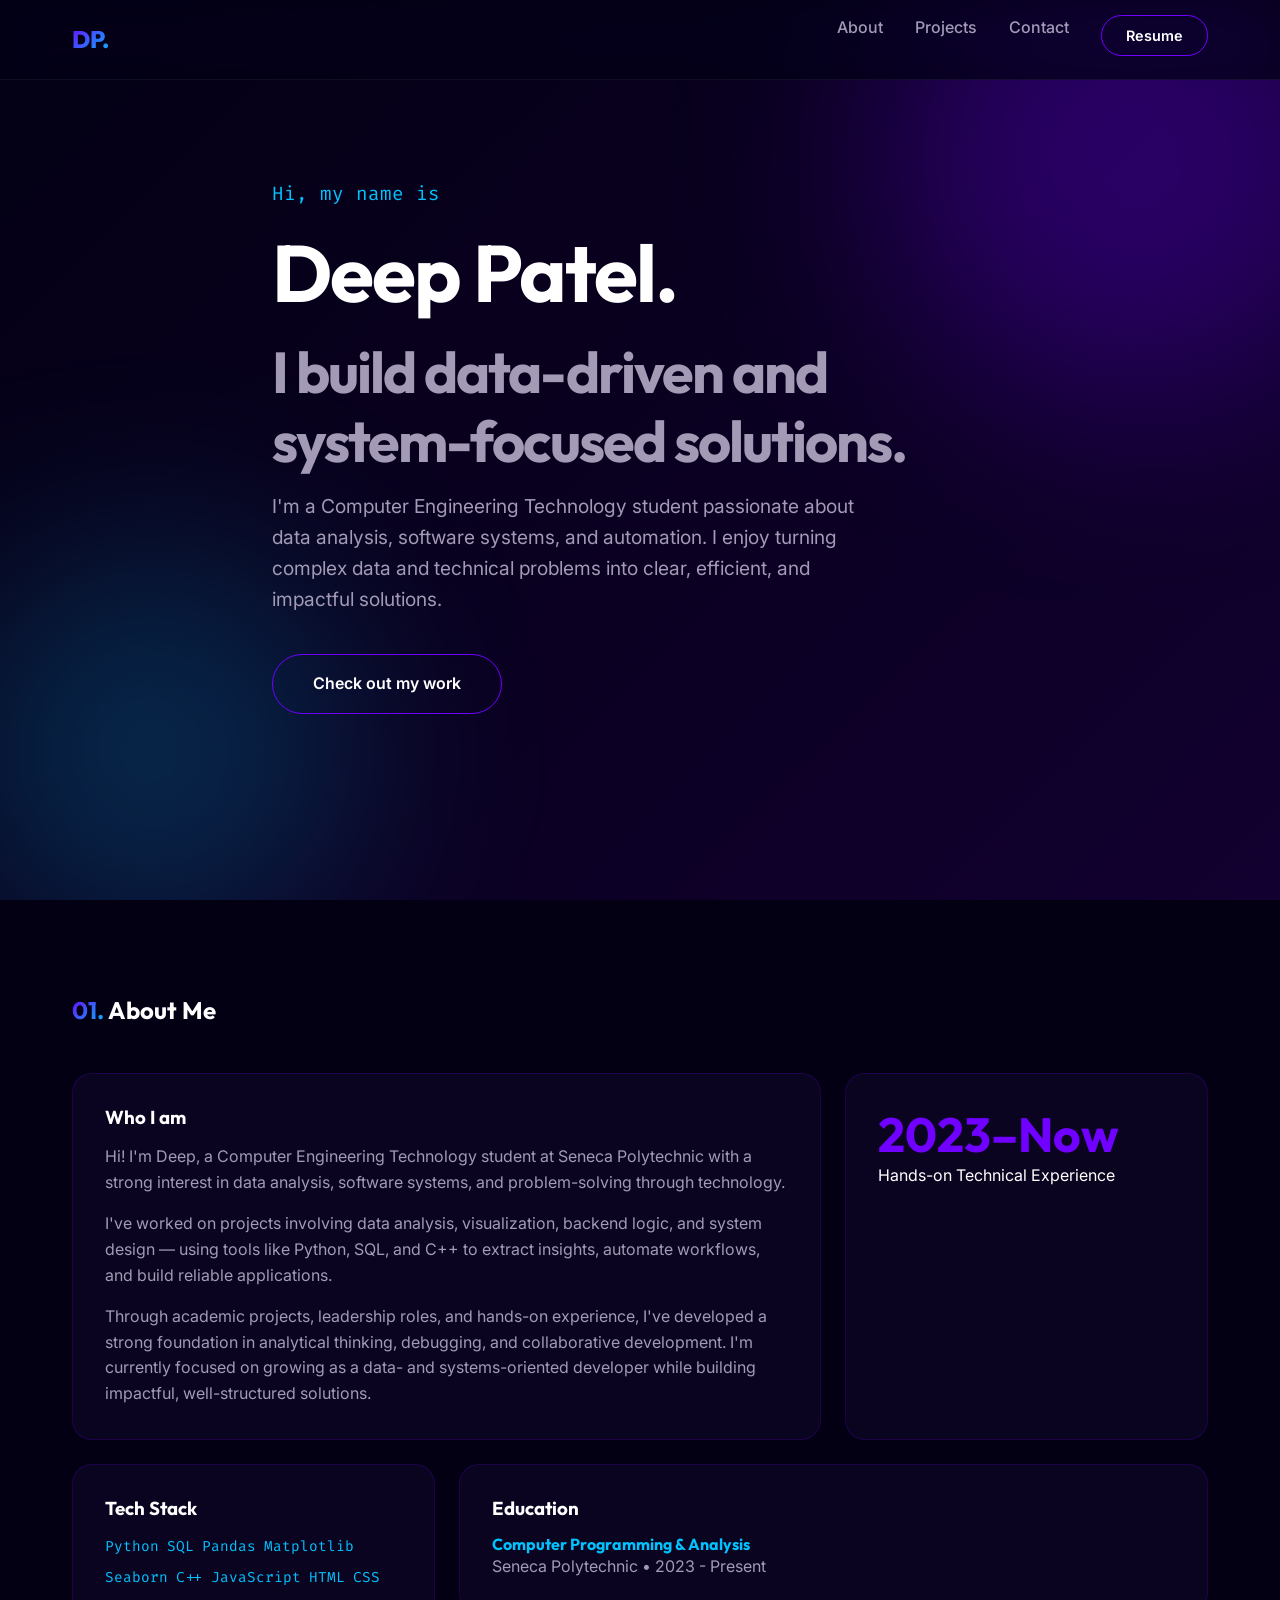
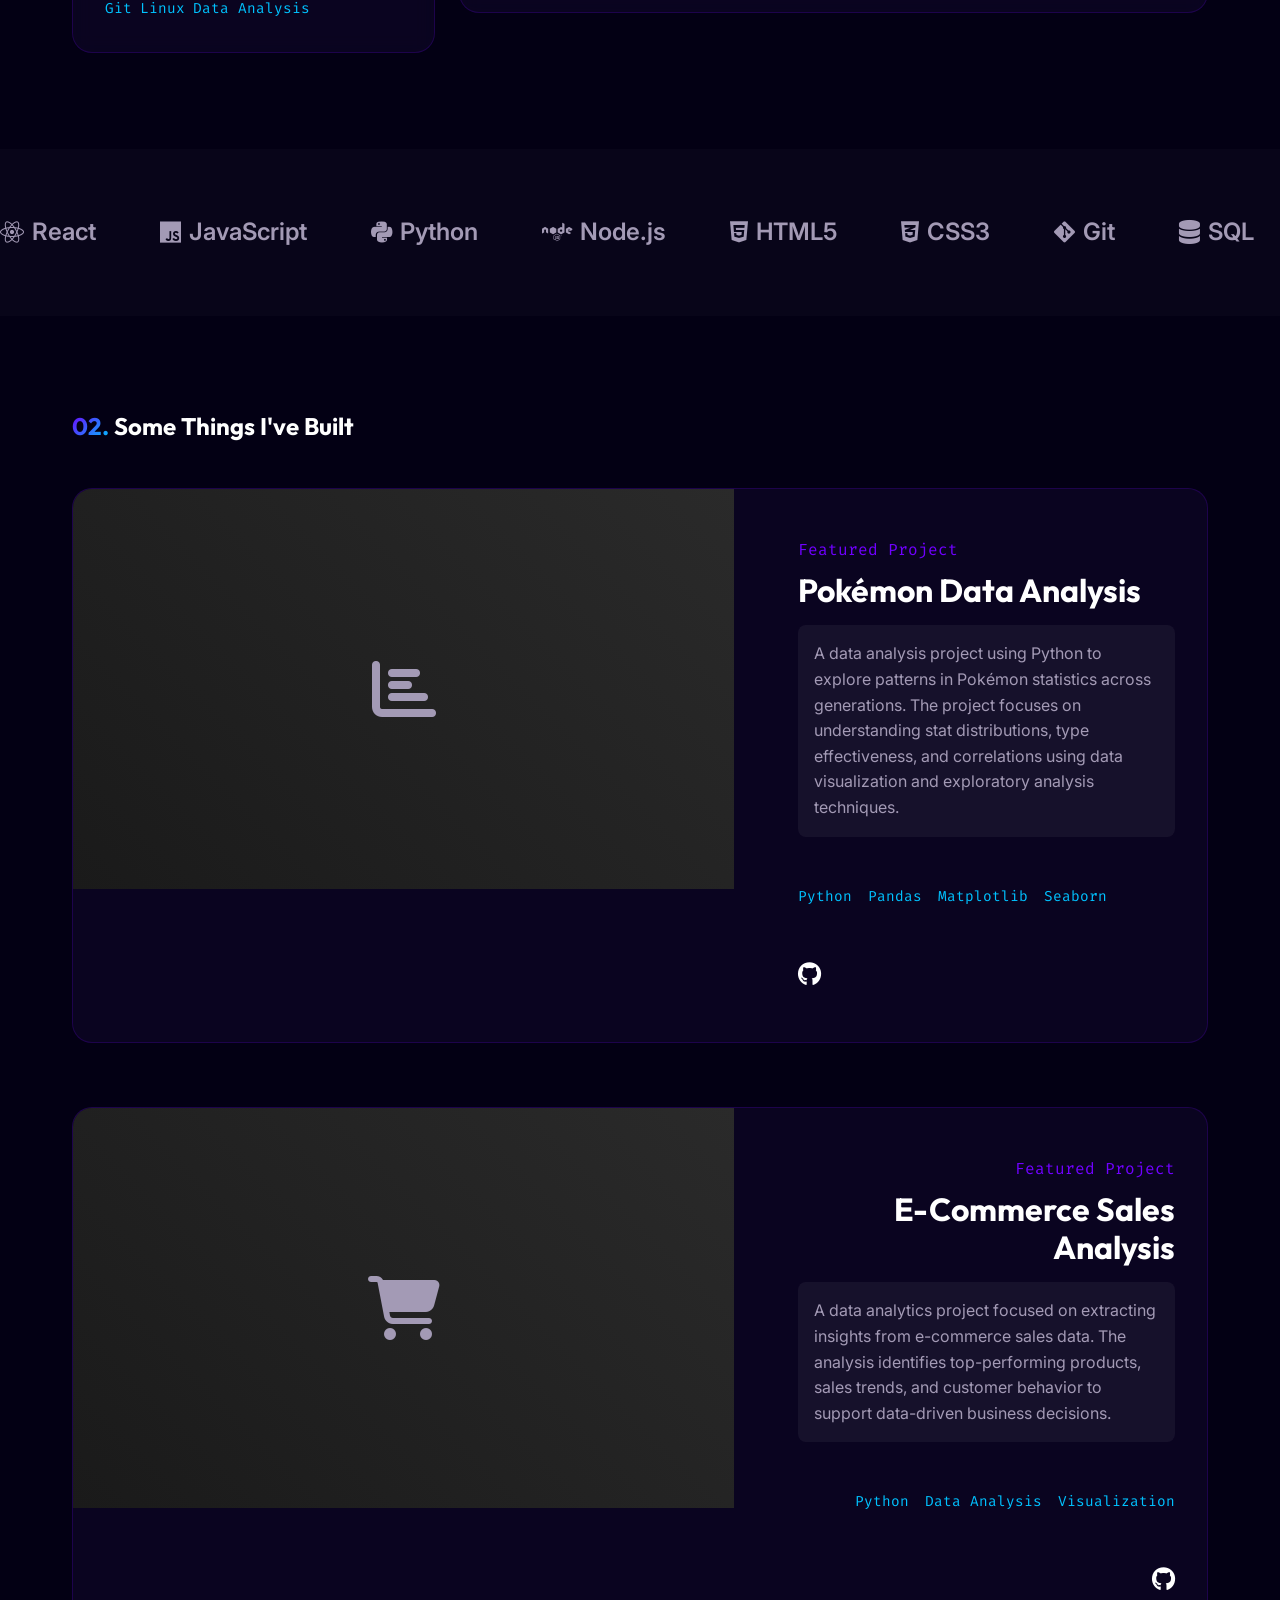
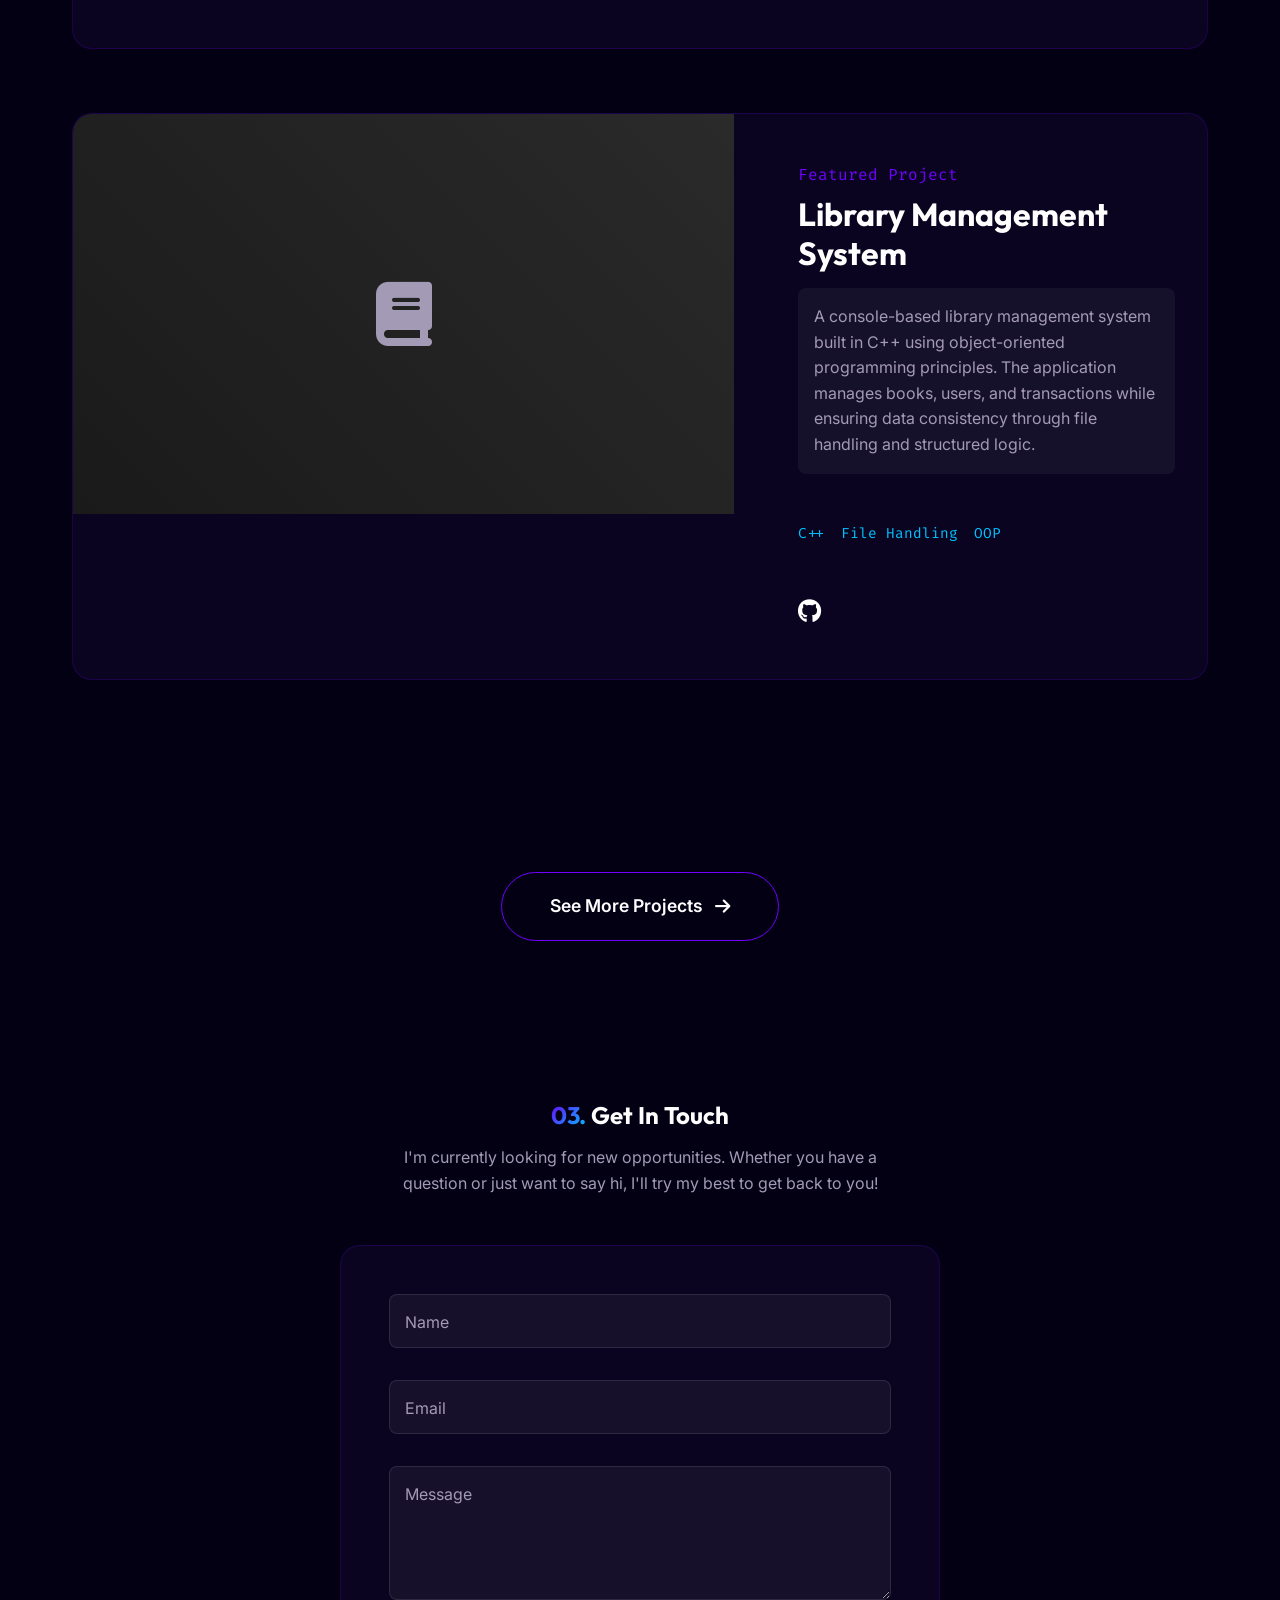
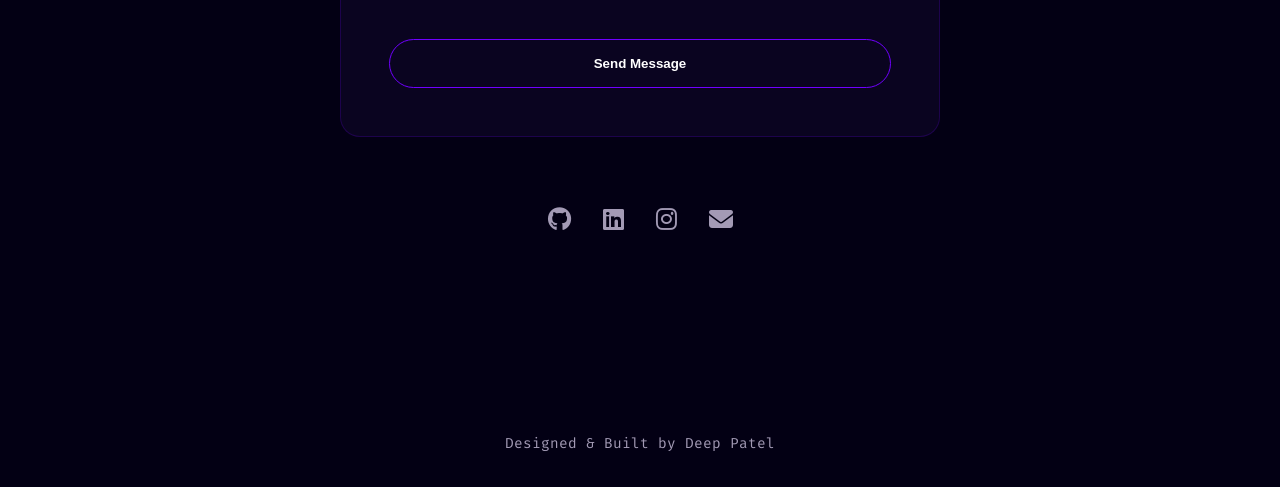
==== index.html @ b9533222 "Fix deployment: Move files to repository root" ====
<!DOCTYPE html>
<html lang="en">

<head>
    <meta charset="UTF-8">
    <meta name="viewport" content="width=device-width, initial-scale=1.0">
    <title>Deep Patel | Full Stack Developer</title>

    <!-- Fonts -->
    <link rel="preconnect" href="https://fonts.googleapis.com">
    <link rel="preconnect" href="https://fonts.gstatic.com" crossorigin>
    <link
        href="https://fonts.googleapis.com/css2?family=Fira+Code:wght@300;400;500&family=Inter:wght@300;400;600;700&family=Outfit:wght@400;700;900&display=swap"
        rel="stylesheet">

    <!-- Icons -->
    <link rel="stylesheet" href="https://cdnjs.cloudflare.com/ajax/libs/font-awesome/6.4.0/css/all.min.css">

    <!-- Styles -->
    <link rel="stylesheet" href="styles.css">
</head>

<body>

    <!-- Navigation -->
    <nav class="navbar">
        <div class="container nav-content">
            <a href="#" class="logo gradient-text">DP.</a>
            <ul class="nav-links">
                <li><a href="#about" class="nav-link">About</a></li>
                <li><a href="#projects" class="nav-link">Projects</a></li>
                <li><a href="#contact" class="nav-link">Contact</a></li>
                <li><a href="resume.pdf" class="btn btn-primary"
                        style="padding: 0.5rem 1.5rem; font-size: 0.9rem;">Resume</a></li>
            </ul>
        </div>
    </nav>

    <!-- Hero Section -->
    <section class="hero" id="home">

        <div class="container hero-content">
            <span class="hero-subtitle reveal">Hi, my name is</span>
            <h1 class="hero-title reveal" style="transition-delay: 0.1s;">
                <span class="glitch-text">Deep Patel.</span>
            </h1>
            <h2 class="hero-title reveal" style="transition-delay: 0.2s; color: var(--text-muted); font-size: 3.6rem;">
                I build data-driven and system-focused solutions.
            </h2>
            <p class="hero-description reveal" style="transition-delay: 0.3s;">
                I'm a Computer Engineering Technology student passionate about data analysis, software systems,
                and automation. I enjoy turning complex data and technical problems into clear, efficient, and
                impactful solutions.
            </p>
            <div class="reveal" style="transition-delay: 0.4s;">
                <a href="#projects" class="btn btn-primary">Check out my work</a>
            </div>
        </div>
    </section>

    <!-- About Section -->
    <section class="section" id="about">
        <div class="container">
            <h2 class="reveal"><span class="gradient-text">01.</span> About Me</h2>

            <div class="bento-grid">
                <!-- Bio Card -->
                <div class="bento-card large reveal">
                    <h3 style="margin-bottom: 1rem;">Who I am</h3>
                    <p style="color: var(--text-muted); margin-bottom: 1rem;">
                        Hi! I'm Deep, a Computer Engineering Technology student at Seneca Polytechnic with a strong
                        interest in
                        data analysis, software systems, and problem-solving through technology.
                    </p>
                    <p style="color: var(--text-muted); margin-bottom: 1rem;">
                        I've worked on projects involving data analysis, visualization, backend logic, and system design
                        —
                        using tools like Python, SQL, and C++ to extract insights, automate workflows, and build
                        reliable applications.
                    </p>
                    <p style="color: var(--text-muted);">
                        Through academic projects, leadership roles, and hands-on experience, I've developed a strong
                        foundation
                        in analytical thinking, debugging, and collaborative development. I'm currently focused on
                        growing as a
                        data- and systems-oriented developer while building impactful, well-structured solutions.
                    </p>
                </div>

                <!-- Stats Card -->
                <div class="bento-card reveal" style="transition-delay: 0.1s;">
                    <h3 style="font-size: 3rem; color: var(--primary);">2023–Now</h3>
                    <p>Hands-on Technical Experience</p>
                </div>

                <!-- Tech Stack Card -->
                <div class="bento-card tall reveal" style="transition-delay: 0.2s;">
                    <h3>Tech Stack</h3>
                    <div style="display: flex; flex-wrap: wrap; gap: 0.5rem; margin-top: 1rem;">
                        <span class="tag">Python</span>
                        <span class="tag">SQL</span>
                        <span class="tag">Pandas</span>
                        <span class="tag">Matplotlib</span>
                        <span class="tag">Seaborn</span>
                        <span class="tag">C++</span>
                        <span class="tag">JavaScript</span>
                        <span class="tag">HTML</span>
                        <span class="tag">CSS</span>
                        <span class="tag">Git</span>
                        <span class="tag">Linux</span>
                        <span class="tag">Data Analysis</span>
                    </div>
                </div>

                <!-- Education Card -->
                <div class="bento-card large reveal" style="transition-delay: 0.3s;">
                    <h3>Education</h3>
                    <div style="margin-top: 1rem;">
                        <h4 style="color: var(--secondary);">Computer Programming & Analysis</h4>
                        <p style="color: var(--text-muted);">Seneca Polytechnic • 2023 - Present</p>
                    </div>
                </div>
            </div>
        </div>
    </section>

    <!-- Tech Marquee -->
    <div class="tech-stack">
        <div class="marquee-content">
            <div class="tech-item"><i class="fab fa-react"></i> React</div>
            <div class="tech-item"><i class="fab fa-js"></i> JavaScript</div>
            <div class="tech-item"><i class="fab fa-python"></i> Python</div>
            <div class="tech-item"><i class="fab fa-node"></i> Node.js</div>
            <div class="tech-item"><i class="fab fa-html5"></i> HTML5</div>
            <div class="tech-item"><i class="fab fa-css3-alt"></i> CSS3</div>
            <div class="tech-item"><i class="fab fa-git-alt"></i> Git</div>
            <div class="tech-item"><i class="fas fa-database"></i> SQL</div>
            <!-- Duplicate for seamless loop -->
            <div class="tech-item"><i class="fab fa-react"></i> React</div>
            <div class="tech-item"><i class="fab fa-js"></i> JavaScript</div>
            <div class="tech-item"><i class="fab fa-python"></i> Python</div>
            <div class="tech-item"><i class="fab fa-node"></i> Node.js</div>
            <div class="tech-item"><i class="fab fa-html5"></i> HTML5</div>
            <div class="tech-item"><i class="fab fa-css3-alt"></i> CSS3</div>
            <div class="tech-item"><i class="fab fa-git-alt"></i> Git</div>
            <div class="tech-item"><i class="fas fa-database"></i> SQL</div>
        </div>
    </div>

    <!-- Projects Section -->
    <section class="section" id="projects">
        <div class="container">
            <h2 class="reveal" style="margin-bottom: 3rem;"><span class="gradient-text">02.</span> Some Things I've
                Built</h2>

            <!-- Project 1 -->
            <div class="project-card reveal">
                <div class="project-content">
                    <div class="project-image">
                        <!-- Placeholder for project image -->
                        <div
                            style="width: 100%; height: 100%; background: linear-gradient(45deg, #1a1a1a, #2a2a2a); display: flex; align-items: center; justify-content: center;">
                            <i class="fas fa-chart-bar" style="font-size: 4rem; color: var(--text-muted);"></i>
                        </div>
                    </div>
                    <div class="project-info">
                        <span style="color: var(--primary); font-family: 'Fira Code'; margin-bottom: 0.5rem;">Featured
                            Project</span>
                        <h3 style="font-size: 2rem; margin-bottom: 1rem;">Pokémon Data Analysis</h3>
                        <p
                            style="color: var(--text-muted); margin-bottom: 1.5rem; background: rgba(255,255,255,0.05); padding: 1rem; border-radius: 8px;">
                            A data analysis project using Python to explore patterns in Pokémon statistics across
                            generations.
                            The project focuses on understanding stat distributions, type effectiveness, and
                            correlations using
                            data visualization and exploratory analysis techniques.
                        </p>
                        <div class="project-tags">
                            <span class="tag">Python</span>
                            <span class="tag">Pandas</span>
                            <span class="tag">Matplotlib</span>
                            <span class="tag">Seaborn</span>
                        </div>
                        <div style="margin-top: 1.5rem;">
                            <a href="https://github.com/DEEP411/Pokemon_Analysis" target="_blank"
                                style="color: var(--text-main); font-size: 1.5rem;"><i class="fab fa-github"></i></a>
                        </div>
                    </div>
                </div>
            </div>

            <!-- Project 2 -->
            <div class="project-card reveal">
                <div class="project-content">
                    <div class="project-info" style="order: 2; text-align: right; align-items: flex-end;">
                        <span style="color: var(--primary); font-family: 'Fira Code'; margin-bottom: 0.5rem;">Featured
                            Project</span>
                        <h3 style="font-size: 2rem; margin-bottom: 1rem;">E-Commerce Sales Analysis</h3>
                        <p
                            style="color: var(--text-muted); margin-bottom: 1.5rem; background: rgba(255,255,255,0.05); padding: 1rem; border-radius: 8px; text-align: left;">
                            A data analytics project focused on extracting insights from e-commerce sales data. The
                            analysis
                            identifies top-performing products, sales trends, and customer behavior to support
                            data-driven
                            business decisions.
                        </p>
                        <div class="project-tags" style="justify-content: flex-end;">
                            <span class="tag">Python</span>
                            <span class="tag">Data Analysis</span>
                            <span class="tag">Visualization</span>
                        </div>
                        <div style="margin-top: 1.5rem;">
                            <a href="https://github.com/DEEP411/E-commerce_Sales_Analysis" target="_blank"
                                style="color: var(--text-main); font-size: 1.5rem;"><i class="fab fa-github"></i></a>
                        </div>
                    </div>
                    <div class="project-image" style="order: 1;">
                        <div
                            style="width: 100%; height: 100%; background: linear-gradient(45deg, #1a1a1a, #2a2a2a); display: flex; align-items: center; justify-content: center;">
                            <i class="fas fa-shopping-cart" style="font-size: 4rem; color: var(--text-muted);"></i>
                        </div>
                    </div>
                </div>
            </div>

            <!-- Project 3 -->
            <div class="project-card reveal">
                <div class="project-content">
                    <div class="project-image">
                        <div
                            style="width: 100%; height: 100%; background: linear-gradient(45deg, #1a1a1a, #2a2a2a); display: flex; align-items: center; justify-content: center;">
                            <i class="fas fa-book" style="font-size: 4rem; color: var(--text-muted);"></i>
                        </div>
                    </div>
                    <div class="project-info">
                        <span style="color: var(--primary); font-family: 'Fira Code'; margin-bottom: 0.5rem;">Featured
                            Project</span>
                        <h3 style="font-size: 2rem; margin-bottom: 1rem;">Library Management System</h3>
                        <p
                            style="color: var(--text-muted); margin-bottom: 1.5rem; background: rgba(255,255,255,0.05); padding: 1rem; border-radius: 8px;">
                            A console-based library management system built in C++ using object-oriented programming
                            principles.
                            The application manages books, users, and transactions while ensuring data consistency
                            through
                            file handling and structured logic.
                        </p>
                        <div class="project-tags">
                            <span class="tag">C++</span>
                            <span class="tag">File Handling</span>
                            <span class="tag">OOP</span>
                        </div>
                        <div style="margin-top: 1.5rem;">
                            <a href="https://github.com/DEEP411/Library_Management_System" target="_blank"
                                style="color: var(--text-main); font-size: 1.5rem;"><i class="fab fa-github"></i></a>
                        </div>
                    </div>
                </div>
            </div>

        </div>
    </section>

    <!-- See More Projects Button -->
    <div class="see-more-projects reveal" style="text-align: center; padding: 2rem 0 4rem;">
        <a href="projects.html" class="btn btn-primary"
            style="display: inline-flex; align-items: center; gap: 0.75rem; font-size: 1.1rem; padding: 1.2rem 3rem;">
            See More Projects <i class="fas fa-arrow-right"></i>
        </a>
    </div>

    <!-- Contact Section -->
    <section class="section" id="contact" style="text-align: center; padding-bottom: 10rem;">
        <div class="container">
            <h2 class="reveal" style="margin-bottom: 1rem;"><span class="gradient-text">03.</span> Get In Touch</h2>
            <p class="reveal" style="color: var(--text-muted); max-width: 500px; margin: 0 auto 3rem;">
                I'm currently looking for new opportunities. Whether you have a question or just want to say hi, I'll
                try my best to get back to you!
            </p>

            <form class="contact-form reveal" action="https://formspree.io/f/xanyzvvp" method="POST">
                <div class="form-group">
                    <input type="text" id="name" name="name" class="form-input" placeholder=" " required>
                    <label for="name" class="form-label">Name</label>
                </div>
                <div class="form-group">
                    <input type="email" id="email" name="email" class="form-input" placeholder=" " required>
                    <label for="email" class="form-label">Email</label>
                </div>
                <div class="form-group">
                    <textarea id="message" name="message" class="form-input" rows="5" placeholder=" "
                        required></textarea>
                    <label for="message" class="form-label">Message</label>
                </div>
                <button type="submit" class="btn btn-primary" style="width: 100%;">Send Message</button>
            </form>

            <div class="reveal" style="margin-top: 4rem; display: flex; justify-content: center; gap: 2rem;">
                <a href="https://github.com/DEEP411" target="_blank"
                    style="color: var(--text-muted); font-size: 1.5rem; transition: color 0.3s;"><i
                        class="fab fa-github"></i></a>
                <a href="https://www.linkedin.com/in/deep-patel-4112002a2/" target="_blank"
                    style="color: var(--text-muted); font-size: 1.5rem; transition: color 0.3s;"><i
                        class="fab fa-linkedin"></i></a>
                <a href="https://www.instagram.com/deep_patel_411/" target="_blank"
                    style="color: var(--text-muted); font-size: 1.5rem; transition: color 0.3s;"><i
                        class="fab fa-instagram"></i></a>
                <a href="mailto:deeppatel3040@gmail.com"
                    style="color: var(--text-muted); font-size: 1.5rem; transition: color 0.3s;"><i
                        class="fas fa-envelope"></i></a>
            </div>
        </div>
    </section>

    <!-- Footer -->
    <footer
        style="text-align: center; padding: 2rem; color: var(--text-muted); font-family: 'Fira Code'; font-size: 0.9rem;">
        <p>Designed & Built by Deep Patel</p>
    </footer>

    <!-- Scripts -->
    <script src="script.js"></script>
</body>

</html>
---- styles.css ----
/* =========================================
   SUPERIOR PORTFOLIO - PREMIUM DESIGN SYSTEM
   Theme: Midnight & Electric Violet
   ========================================= */

:root {
    /* Color Palette */
    --bg-dark: #030014;
    --bg-card: rgba(15, 7, 40, 0.6);
    --primary: #7000FF;
    --secondary: #00C2FF;
    --accent: #FF00E5;
    --text-main: #FFFFFF;
    --text-muted: #A39AB5;
    --border: rgba(112, 0, 255, 0.2);

    /* Gradients */
    --gradient-main: linear-gradient(135deg, var(--primary), var(--secondary));
    --gradient-glow: radial-gradient(circle at center, rgba(112, 0, 255, 0.4) 0%, transparent 70%);

    /* Typography */
    --font-heading: 'Outfit', sans-serif;
    --font-body: 'Inter', sans-serif;

    /* Spacing & Layout */
    --container-width: 1200px;
    --header-height: 80px;

    /* Effects */
    --glass: blur(20px) saturate(180%);
    --shadow-card: 0 8px 32px 0 rgba(0, 0, 0, 0.37);
    --transition: all 0.4s cubic-bezier(0.165, 0.84, 0.44, 1);
}

/* Reset & Base */
*,
*::before,
*::after {
    margin: 0;
    padding: 0;
    box-sizing: border-box;
}

html {
    scroll-behavior: smooth;
}

body {
    background-color: var(--bg-dark);
    color: var(--text-main);
    font-family: var(--font-body);
    line-height: 1.6;
    overflow-x: hidden;
    min-height: 100vh;
}

/* Typography */
h1,
h2,
h3,
h4,
h5,
h6 {
    font-family: var(--font-heading);
    font-weight: 700;
    line-height: 1.2;
    color: var(--text-main);
}

.gradient-text {
    background: var(--gradient-main);
    -webkit-background-clip: text;
    background-clip: text;
    color: transparent;
    display: inline-block;
}

/* Layout Utilities */
.container {
    max-width: var(--container-width);
    margin: 0 auto;
    padding: 0 2rem;
}

.section {
    padding: 6rem 0;
    position: relative;
}

/* Navbar */
.navbar {
    position: fixed;
    top: 0;
    left: 0;
    width: 100%;
    height: var(--header-height);
    background: rgba(3, 0, 20, 0.8);
    backdrop-filter: var(--glass);
    z-index: 1000;
    border-bottom: 1px solid rgba(255, 255, 255, 0.05);
    transition: var(--transition);
}

.nav-content {
    display: flex;
    justify-content: space-between;
    align-items: center;
    height: 100%;
}

.logo {
    font-family: var(--font-heading);
    font-size: 1.5rem;
    font-weight: 800;
    letter-spacing: -0.5px;
}

.nav-links {
    display: flex;
    gap: 2rem;
    list-style: none;
}

.nav-link {
    color: var(--text-muted);
    text-decoration: none;
    font-weight: 500;
    position: relative;
    transition: var(--transition);
}

.nav-link:hover,
.nav-link.active {
    color: var(--text-main);
}

.nav-link::after {
    content: '';
    position: absolute;
    bottom: -5px;
    left: 0;
    width: 0;
    height: 2px;
    background: var(--gradient-main);
    transition: var(--transition);
}

.nav-link:hover::after {
    width: 100%;
}

/* Hero Section */
.hero {
    height: 100vh;
    display: flex;
    align-items: center;
    position: relative;
    overflow: hidden;
    background: linear-gradient(135deg, var(--bg-dark) 0%, #0a0020 50%, #120030 100%);
}

/* Floating Orbs Background */
.hero::before,
.hero::after {
    content: '';
    position: absolute;
    border-radius: 50%;
    filter: blur(100px);
    z-index: 0;
    animation: float 8s ease-in-out infinite;
}

.hero::before {
    width: 500px;
    height: 500px;
    background: rgba(112, 0, 255, 0.3);
    top: -100px;
    right: -100px;
    animation-delay: 0s;
}

.hero::after {
    width: 400px;
    height: 400px;
    background: rgba(0, 194, 255, 0.2);
    bottom: -50px;
    left: -50px;
    animation-delay: 4s;
}

@keyframes float {

    0%,
    100% {
        transform: translate(0, 0) scale(1);
    }

    50% {
        transform: translate(30px, -30px) scale(1.1);
    }
}

.hero-content {
    position: relative;
    z-index: 1;
    max-width: 800px;
}

.hero-subtitle {
    font-family: 'Fira Code', monospace;
    color: var(--secondary);
    font-size: 1.2rem;
    margin-bottom: 1rem;
    display: block;
}

.hero-title {
    font-size: 5rem;
    margin-bottom: 1rem;
    letter-spacing: -2px;
}

.hero-description {
    font-size: 1.2rem;
    color: var(--text-muted);
    max-width: 600px;
    margin-bottom: 2.5rem;
}

.btn {
    display: inline-block;
    padding: 1rem 2.5rem;
    border-radius: 50px;
    text-decoration: none;
    font-weight: 600;
    transition: var(--transition);
    position: relative;
    overflow: hidden;
    z-index: 1;
}

.btn-primary {
    background: transparent;
    border: 1px solid var(--primary);
    color: var(--text-main);
}

.btn-primary::before {
    content: '';
    position: absolute;
    top: 0;
    left: 0;
    width: 0;
    height: 100%;
    background: var(--primary);
    z-index: -1;
    transition: var(--transition);
}

.btn-primary:hover::before {
    width: 100%;
}

/* About Section (Bento Grid) */
.bento-grid {
    display: grid;
    grid-template-columns: repeat(3, 1fr);
    gap: 1.5rem;
    margin-top: 3rem;
}

.bento-card {
    background: var(--bg-card);
    border: 1px solid var(--border);
    border-radius: 20px;
    padding: 2rem;
    backdrop-filter: blur(10px);
    transition: var(--transition);
}

.bento-card:hover {
    transform: translateY(-5px);
    border-color: var(--secondary);
    box-shadow: 0 10px 40px -10px rgba(0, 194, 255, 0.2);
}

.bento-card.large {
    grid-column: span 2;
}

.bento-card.tall {
    grid-row: span 2;
}

/* Tech Stack Marquee */
.tech-stack {
    padding: 4rem 0;
    background: rgba(255, 255, 255, 0.02);
    overflow: hidden;
}

.marquee-content {
    display: flex;
    gap: 4rem;
    animation: scroll 20s linear infinite;
    width: max-content;
}

.tech-item {
    font-size: 1.5rem;
    color: var(--text-muted);
    font-weight: 600;
    display: flex;
    align-items: center;
    gap: 0.5rem;
}

@keyframes scroll {
    0% {
        transform: translateX(0);
    }

    100% {
        transform: translateX(-50%);
    }
}

/* Projects Section */
.project-card {
    position: relative;
    border-radius: 20px;
    overflow: hidden;
    margin-bottom: 4rem;
    background: var(--bg-card);
    border: 1px solid var(--border);
}

.project-content {
    display: grid;
    grid-template-columns: 1.2fr 0.8fr;
    gap: 2rem;
}

.project-image {
    height: 400px;
    background: #1a1a1a;
    position: relative;
    overflow: hidden;
}

.project-image img {
    width: 100%;
    height: 100%;
    object-fit: cover;
    transition: transform 0.6s ease;
}

.project-card:hover .project-image img {
    transform: scale(1.05);
}

.project-info {
    padding: 3rem 2rem;
    display: flex;
    flex-direction: column;
    justify-content: center;
}

.project-tags {
    display: flex;
    gap: 1rem;
    margin: 1.5rem 0;
    flex-wrap: wrap;
}

.tag {
    font-family: 'Fira Code', monospace;
    font-size: 0.9rem;
    color: var(--secondary);
}

/* Contact Section */
.contact-form {
    max-width: 600px;
    margin: 0 auto;
    background: var(--bg-card);
    padding: 3rem;
    border-radius: 20px;
    border: 1px solid var(--border);
}

.form-group {
    position: relative;
    margin-bottom: 2rem;
}

.form-input {
    width: 100%;
    padding: 1rem;
    background: rgba(255, 255, 255, 0.05);
    border: 1px solid rgba(255, 255, 255, 0.1);
    border-radius: 8px;
    color: var(--text-main);
    font-family: var(--font-body);
    font-size: 1rem;
    transition: var(--transition);
}

.form-input:focus {
    outline: none;
    border-color: var(--primary);
    background: rgba(112, 0, 255, 0.05);
}

.form-label {
    position: absolute;
    left: 1rem;
    top: 1rem;
    color: var(--text-muted);
    pointer-events: none;
    transition: var(--transition);
}

.form-input:focus~.form-label,
.form-input:not(:placeholder-shown)~.form-label {
    top: -0.8rem;
    left: 0.5rem;
    font-size: 0.8rem;
    color: var(--primary);
    background: var(--bg-dark);
    padding: 0 0.5rem;
}

/* Scroll Reveal Animation */
.reveal {
    opacity: 0;
    transform: translateY(30px);
    transition: all 0.8s ease;
}

.reveal.active {
    opacity: 1;
    transform: translateY(0);
}

/* Responsive Design */
@media (max-width: 768px) {
    .hero-title {
        font-size: 3rem;
    }

    .bento-grid {
        grid-template-columns: 1fr;
    }

    .bento-card.large,
    .bento-card.tall {
        grid-column: span 1;
        grid-row: span 1;
    }

    .project-content {
        grid-template-columns: 1fr;
    }

    .project-image {
        height: 250px;
    }
}
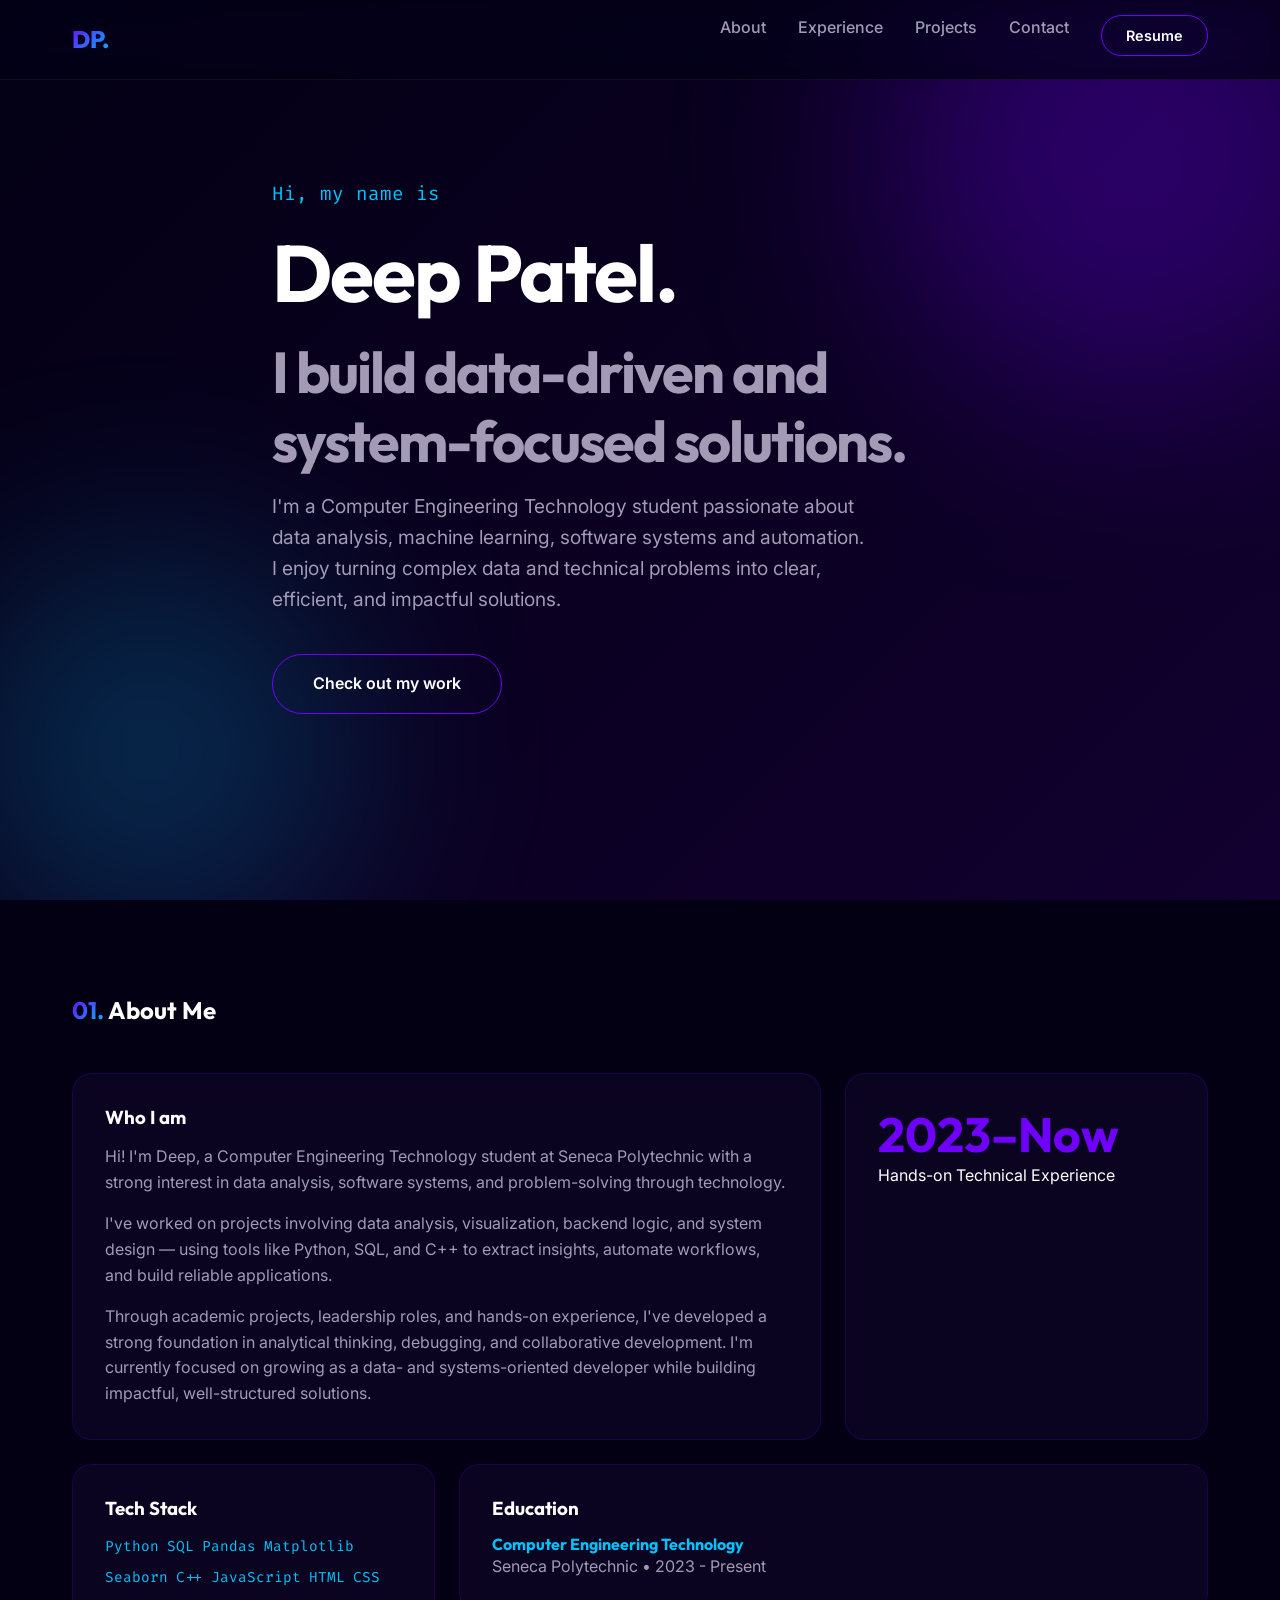
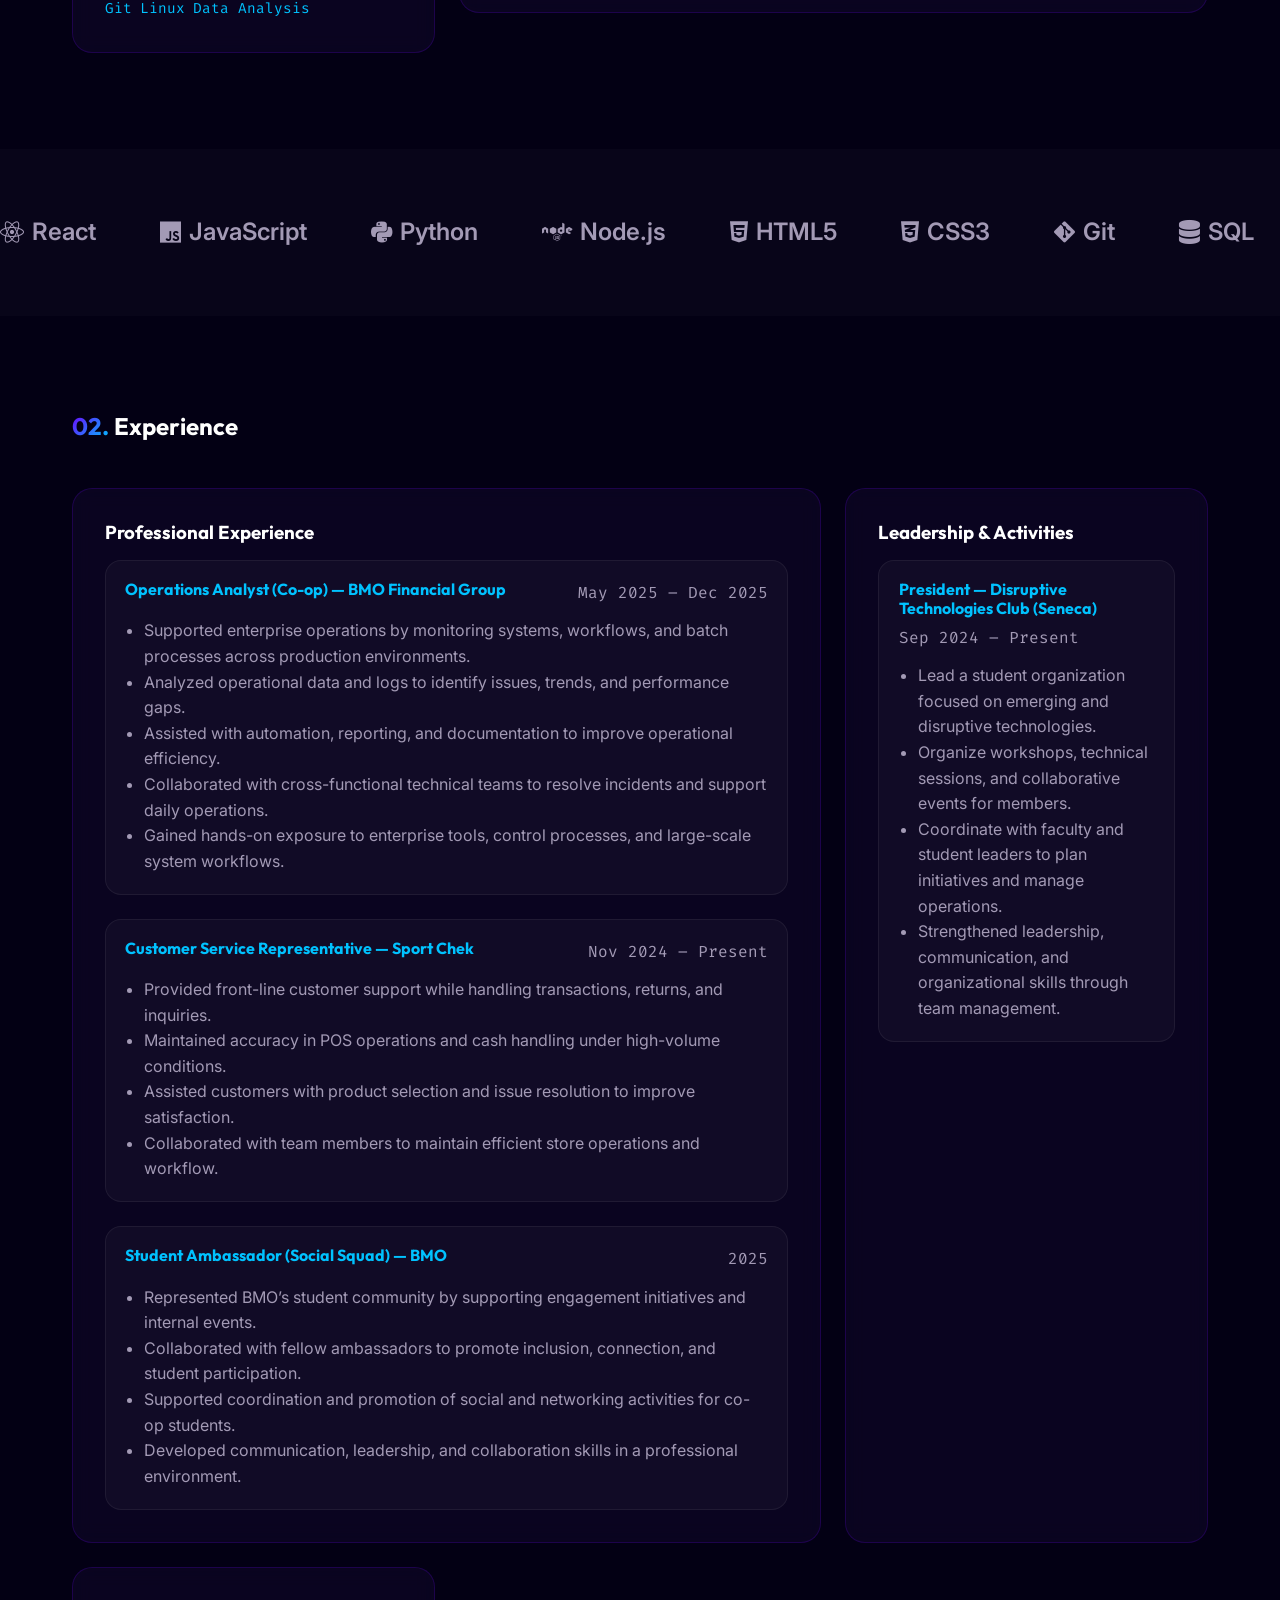
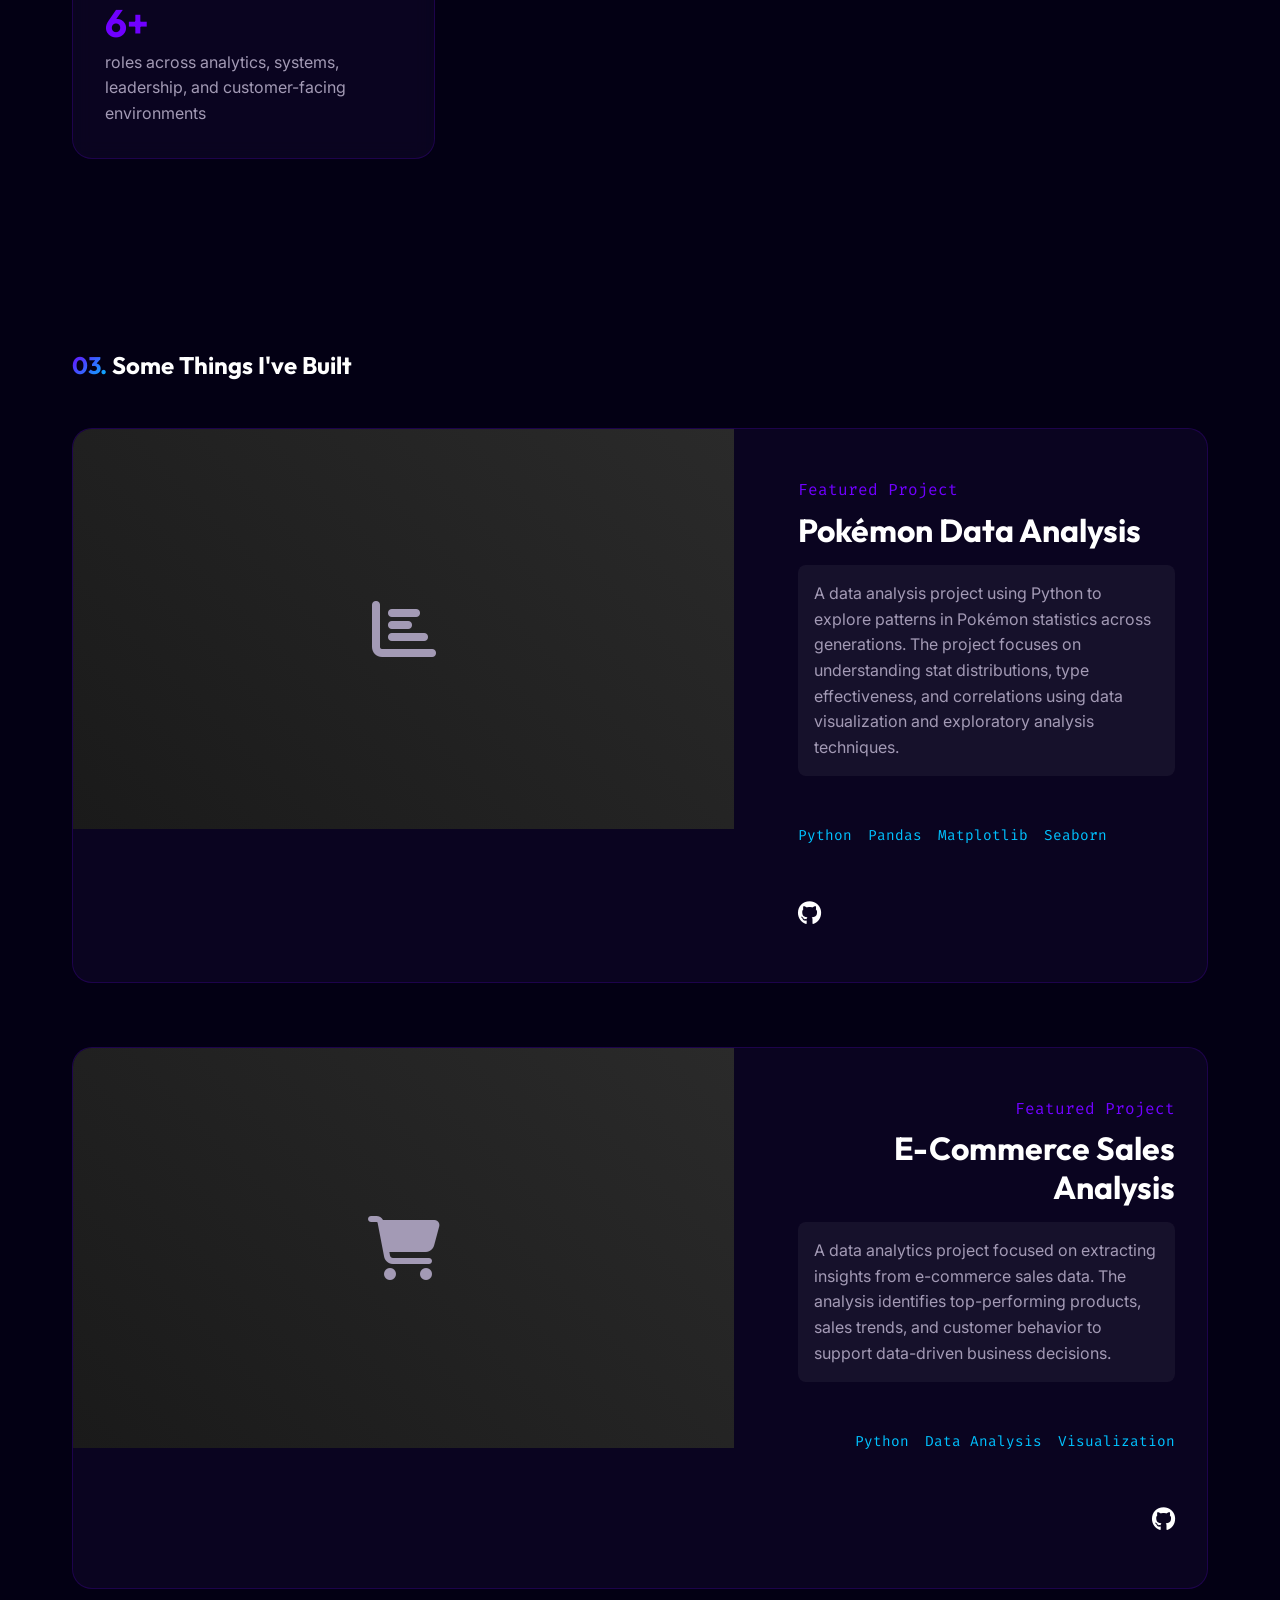
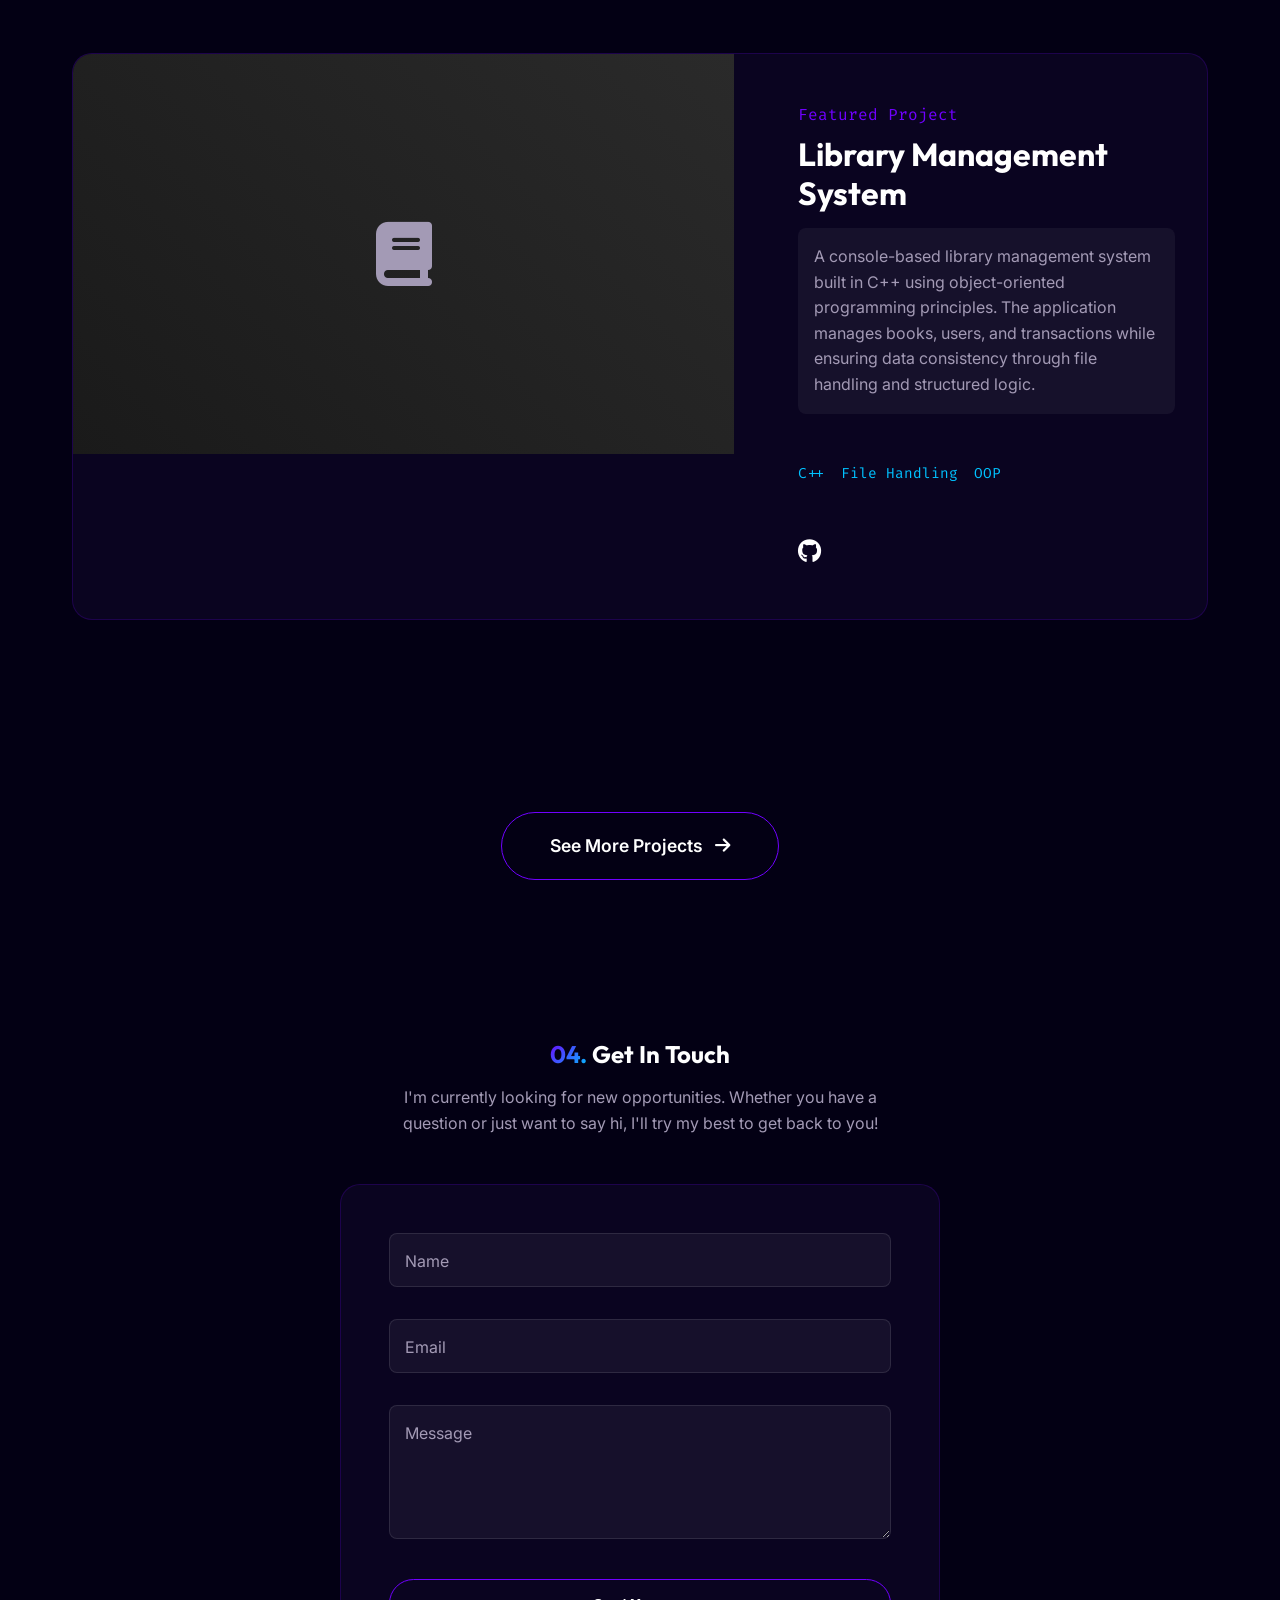
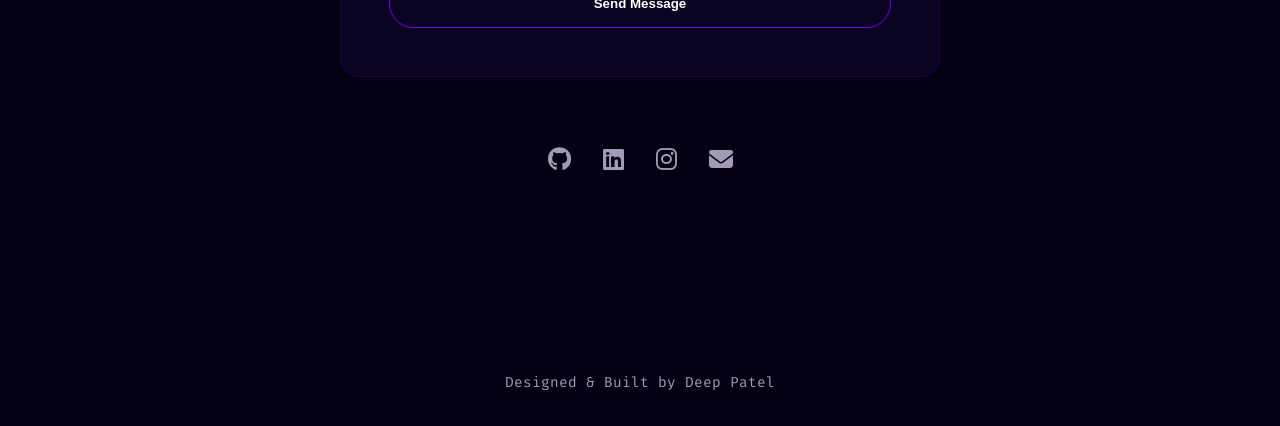
==== commit b3e16720: "Add Experience section with BMO, Sport Chek, and Leadership roles" ====
--- a/index.html
+++ b/index.html
@@ -28,6 +28,7 @@
             <a href="#" class="logo gradient-text">DP.</a>
             <ul class="nav-links">
                 <li><a href="#about" class="nav-link">About</a></li>
+                <li><a href="#experience" class="nav-link">Experience</a></li>
                 <li><a href="#projects" class="nav-link">Projects</a></li>
                 <li><a href="#contact" class="nav-link">Contact</a></li>
                 <li><a href="resume.pdf" class="btn btn-primary"
@@ -48,8 +49,9 @@
                 I build data-driven and system-focused solutions.
             </h2>
             <p class="hero-description reveal" style="transition-delay: 0.3s;">
-                I'm a Computer Engineering Technology student passionate about data analysis, software systems,
-                and automation. I enjoy turning complex data and technical problems into clear, efficient, and
+                I'm a Computer Engineering Technology student passionate about data analysis, machine learning,
+                software systems and automation. I enjoy turning complex data and technical problems into clear,
+                efficient, and
                 impactful solutions.
             </p>
             <div class="reveal" style="transition-delay: 0.4s;">
@@ -116,7 +118,7 @@
                 <div class="bento-card large reveal" style="transition-delay: 0.3s;">
                     <h3>Education</h3>
                     <div style="margin-top: 1rem;">
-                        <h4 style="color: var(--secondary);">Computer Programming & Analysis</h4>
+                        <h4 style="color: var(--secondary);">Computer Engineering Technology</h4>
                         <p style="color: var(--text-muted);">Seneca Polytechnic • 2023 - Present</p>
                     </div>
                 </div>
@@ -147,10 +149,140 @@
         </div>
     </div>
 
+    <!-- Experience Section -->
+    <section class="section" id="experience">
+        <div class="container">
+            <h2 class="reveal" style="margin-bottom: 3rem;">
+                <span class="gradient-text">02.</span> Experience
+            </h2>
+
+            <div class="bento-grid">
+
+                <!-- Professional Experience -->
+                <div class="bento-card large reveal" style="grid-column: span 2;">
+                    <h3 style="margin-bottom: 1rem;">Professional Experience</h3>
+
+                    <div style="display:flex; flex-direction:column; gap:1.5rem; margin-top:1rem;">
+
+                        <!-- BMO Operations Analyst -->
+                        <div
+                            style="padding:1.2rem; border-radius:16px; background: rgba(255,255,255,0.03); border:1px solid rgba(255,255,255,0.06);">
+                            <div style="display:flex; justify-content:space-between; flex-wrap:wrap; gap:1rem;">
+                                <h4 style="color: var(--secondary); margin:0;">
+                                    Operations Analyst (Co-op) — BMO Financial Group
+                                </h4>
+                                <span style="font-family:'Fira Code', monospace; color: var(--text-muted);">
+                                    May 2025 – Dec 2025
+                                </span>
+                            </div>
+
+                            <ul style="margin-top:0.8rem; color:var(--text-muted); padding-left:1.2rem;">
+                                <li>Supported enterprise operations by monitoring systems, workflows, and batch
+                                    processes
+                                    across production environments.</li>
+                                <li>Analyzed operational data and logs to identify issues, trends, and performance gaps.
+                                </li>
+                                <li>Assisted with automation, reporting, and documentation to improve operational
+                                    efficiency.</li>
+                                <li>Collaborated with cross-functional technical teams to resolve incidents and support
+                                    daily operations.</li>
+                                <li>Gained hands-on exposure to enterprise tools, control processes, and large-scale
+                                    system workflows.</li>
+                            </ul>
+                        </div>
+
+                        <!-- Sport Chek -->
+                        <div
+                            style="padding:1.2rem; border-radius:16px; background: rgba(255,255,255,0.03); border:1px solid rgba(255,255,255,0.06);">
+                            <div style="display:flex; justify-content:space-between; flex-wrap:wrap; gap:1rem;">
+                                <h4 style="color: var(--secondary); margin:0;">
+                                    Customer Service Representative — Sport Chek
+                                </h4>
+                                <span style="font-family:'Fira Code', monospace; color: var(--text-muted);">
+                                    Nov 2024 – Present
+                                </span>
+                            </div>
+
+                            <ul style="margin-top:0.8rem; color:var(--text-muted); padding-left:1.2rem;">
+                                <li>Provided front-line customer support while handling transactions, returns, and
+                                    inquiries.</li>
+                                <li>Maintained accuracy in POS operations and cash handling under high-volume
+                                    conditions.</li>
+                                <li>Assisted customers with product selection and issue resolution to improve
+                                    satisfaction.</li>
+                                <li>Collaborated with team members to maintain efficient store operations and workflow.
+                                </li>
+                            </ul>
+                        </div>
+
+                        <!-- BMO Social Squad -->
+                        <div
+                            style="padding:1.2rem; border-radius:16px; background: rgba(255,255,255,0.03); border:1px solid rgba(255,255,255,0.06);">
+                            <div style="display:flex; justify-content:space-between; flex-wrap:wrap; gap:1rem;">
+                                <h4 style="color: var(--secondary); margin:0;">
+                                    Student Ambassador (Social Squad) — BMO
+                                </h4>
+                                <span style="font-family:'Fira Code', monospace; color: var(--text-muted);">
+                                    2025
+                                </span>
+                            </div>
+
+                            <ul style="margin-top:0.8rem; color:var(--text-muted); padding-left:1.2rem;">
+                                <li>Represented BMO’s student community by supporting engagement initiatives and
+                                    internal events.</li>
+                                <li>Collaborated with fellow ambassadors to promote inclusion, connection, and student
+                                    participation.</li>
+                                <li>Supported coordination and promotion of social and networking activities for co-op
+                                    students.</li>
+                                <li>Developed communication, leadership, and collaboration skills in a professional
+                                    environment.</li>
+                            </ul>
+                        </div>
+
+                    </div>
+                </div>
+
+                <!-- Leadership / Activities -->
+                <div class="bento-card reveal" style="transition-delay: 0.1s;">
+                    <h3 style="margin-bottom: 1rem;">Leadership & Activities</h3>
+
+                    <div
+                        style="padding:1.2rem; border-radius:16px; background: rgba(255,255,255,0.03); border:1px solid rgba(255,255,255,0.06);">
+                        <h4 style="color: var(--secondary); margin:0;">
+                            President — Disruptive Technologies Club (Seneca)
+                        </h4>
+                        <p style="margin:0.4rem 0 0; font-family:'Fira Code', monospace; color: var(--text-muted);">
+                            Sep 2024 – Present
+                        </p>
+
+                        <ul style="margin-top:0.8rem; color:var(--text-muted); padding-left:1.2rem;">
+                            <li>Lead a student organization focused on emerging and disruptive technologies.</li>
+                            <li>Organize workshops, technical sessions, and collaborative events for members.</li>
+                            <li>Coordinate with faculty and student leaders to plan initiatives and manage operations.
+                            </li>
+                            <li>Strengthened leadership, communication, and organizational skills through team
+                                management.
+                            </li>
+                        </ul>
+                    </div>
+                </div>
+
+                <!-- Summary Stat -->
+                <div class="bento-card reveal" style="transition-delay: 0.2s;">
+                    <h3 style="font-size: 2.4rem; color: var(--primary); margin-bottom: 0.25rem;">6+</h3>
+                    <p style="color: var(--text-muted);">
+                        roles across analytics, systems, leadership, and customer-facing environments
+                    </p>
+                </div>
+
+            </div>
+        </div>
+    </section>
+
     <!-- Projects Section -->
     <section class="section" id="projects">
         <div class="container">
-            <h2 class="reveal" style="margin-bottom: 3rem;"><span class="gradient-text">02.</span> Some Things I've
+            <h2 class="reveal" style="margin-bottom: 3rem;"><span class="gradient-text">03.</span> Some Things I've
                 Built</h2>
 
             <!-- Project 1 -->
@@ -271,7 +403,7 @@
     <!-- Contact Section -->
     <section class="section" id="contact" style="text-align: center; padding-bottom: 10rem;">
         <div class="container">
-            <h2 class="reveal" style="margin-bottom: 1rem;"><span class="gradient-text">03.</span> Get In Touch</h2>
+            <h2 class="reveal" style="margin-bottom: 1rem;"><span class="gradient-text">04.</span> Get In Touch</h2>
             <p class="reveal" style="color: var(--text-muted); max-width: 500px; margin: 0 auto 3rem;">
                 I'm currently looking for new opportunities. Whether you have a question or just want to say hi, I'll
                 try my best to get back to you!
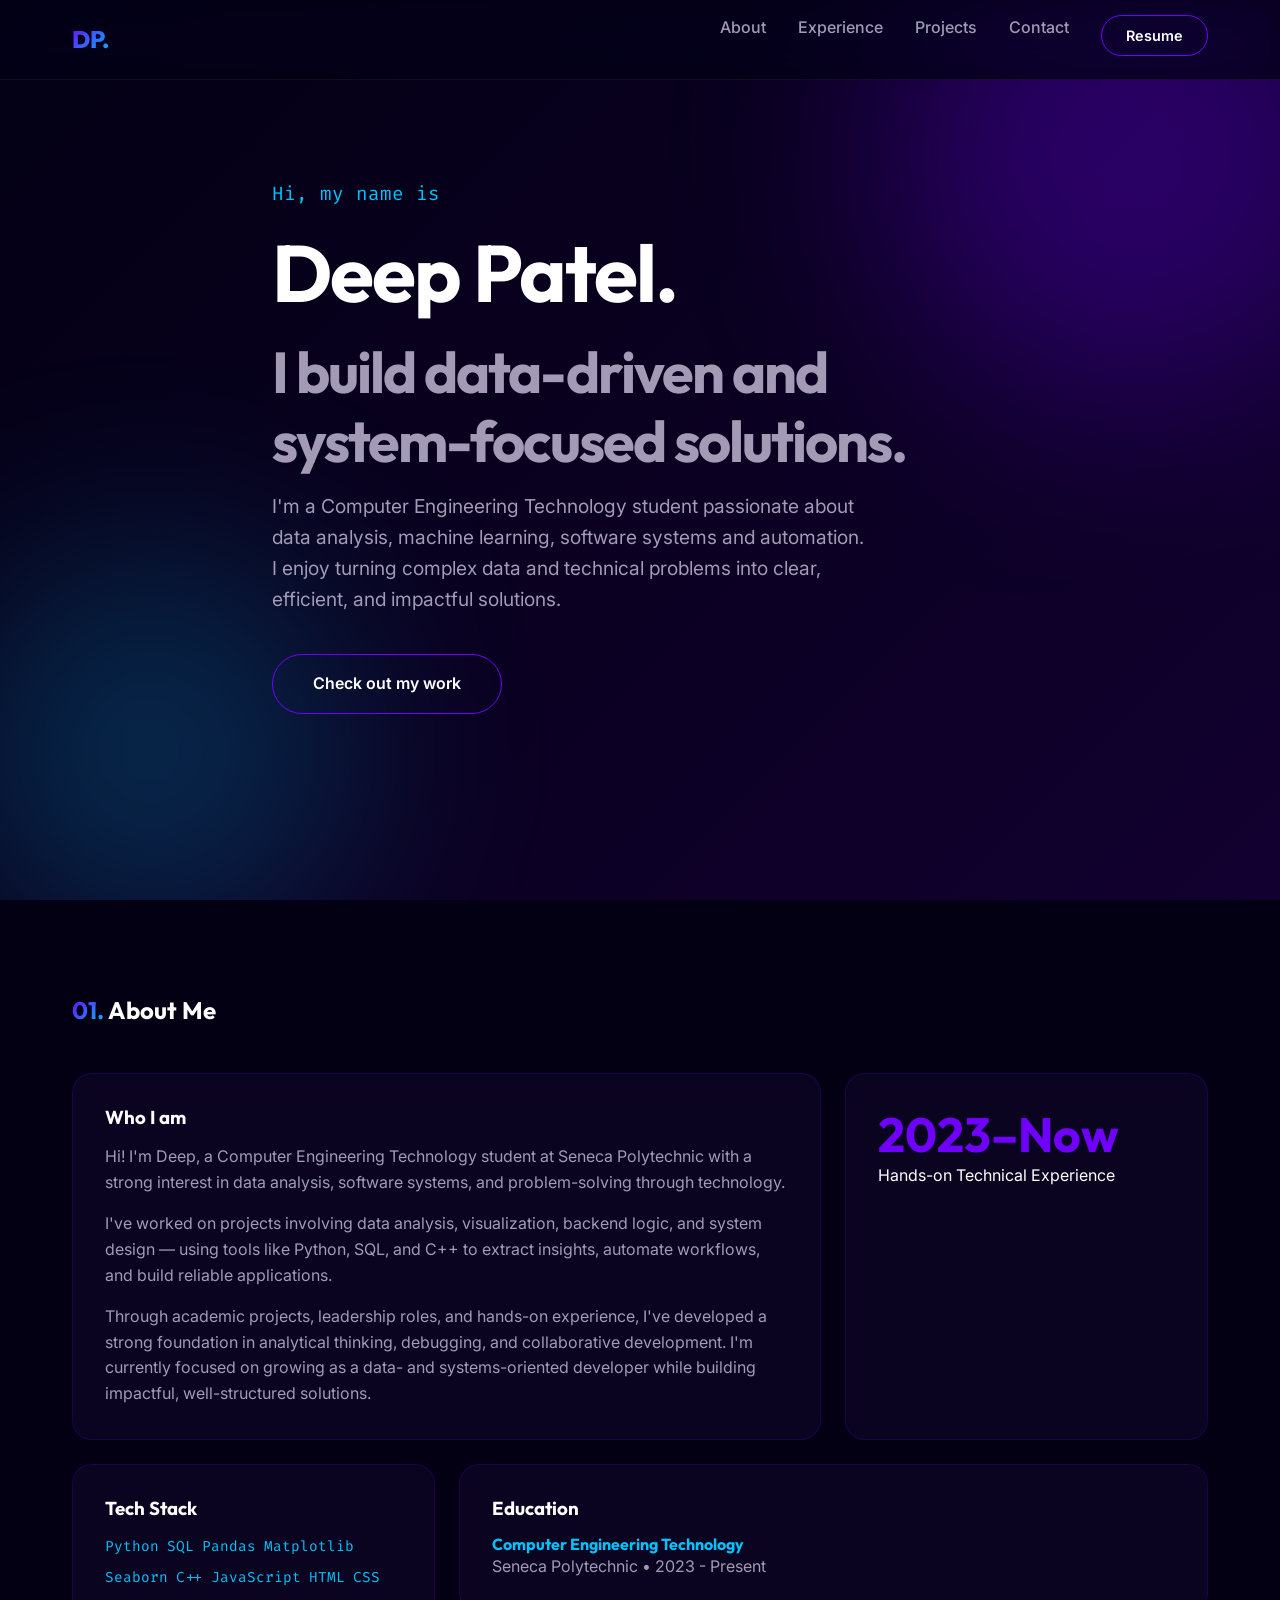
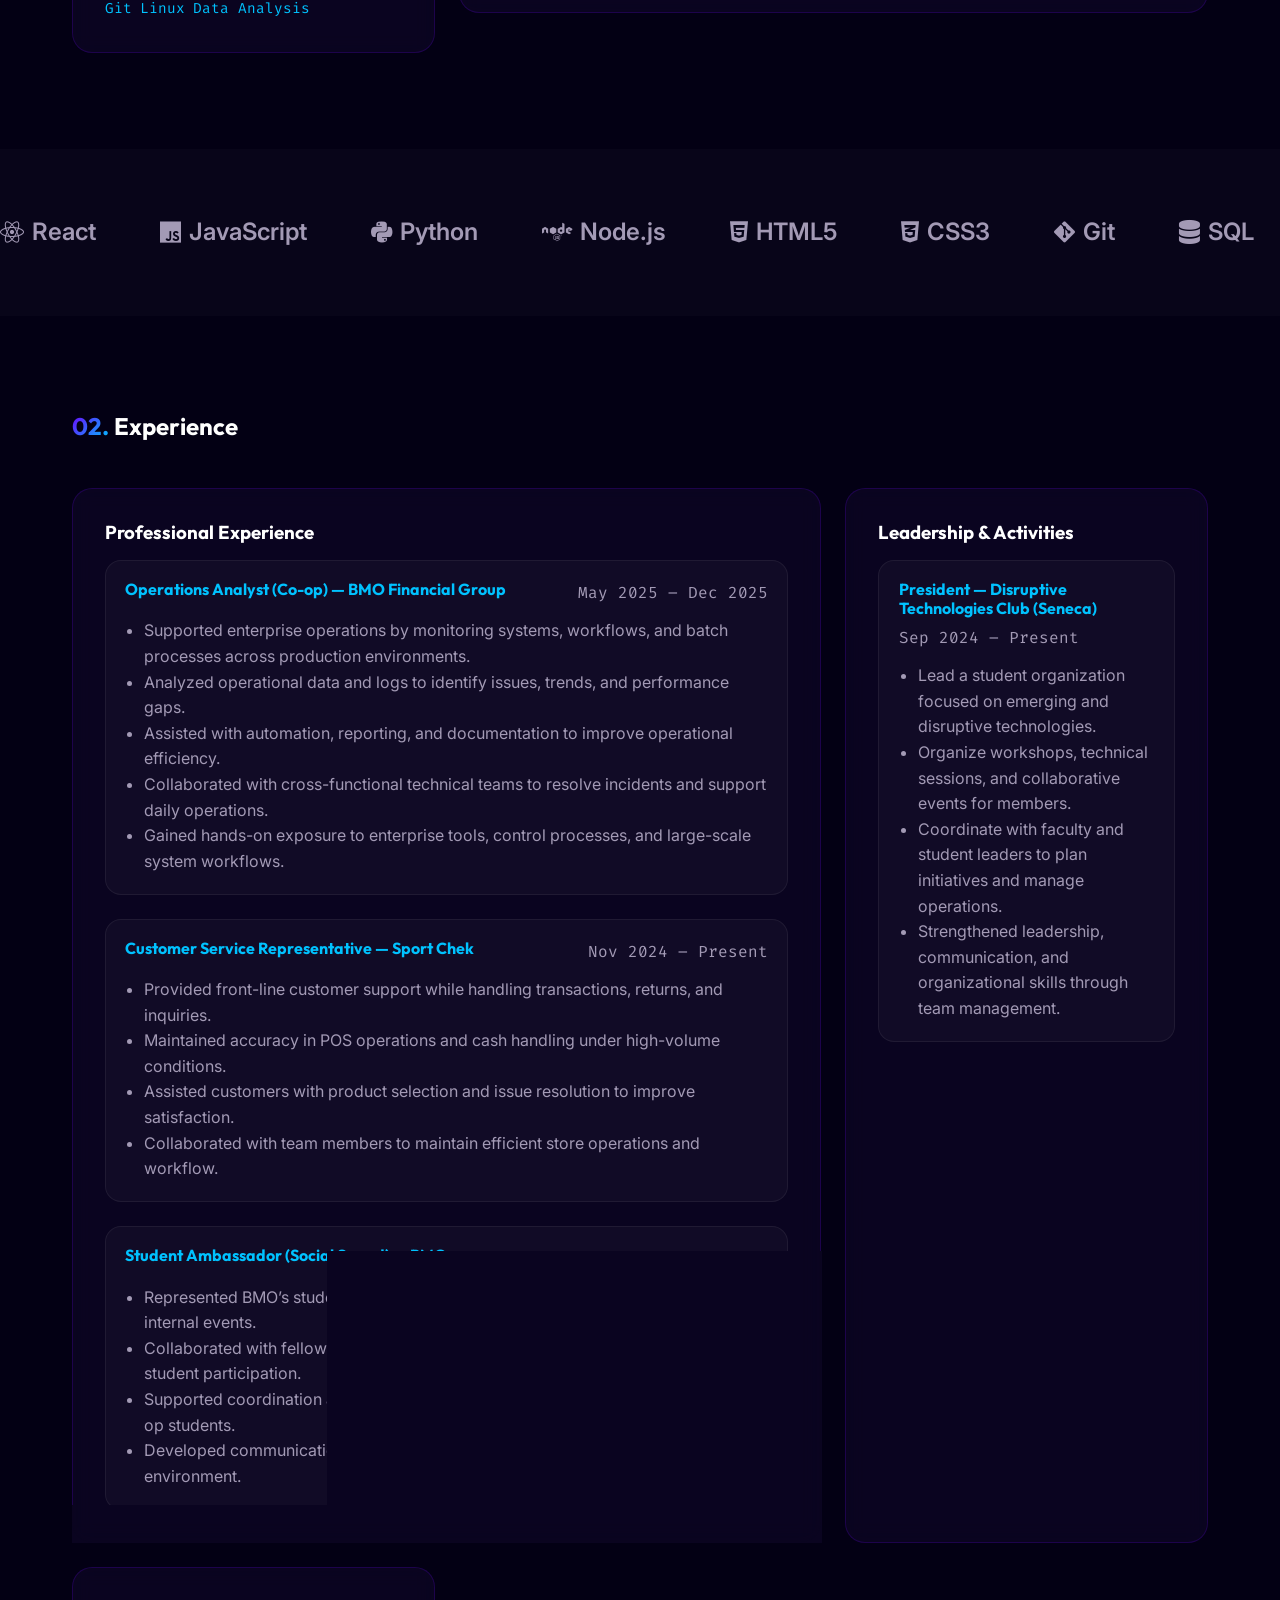
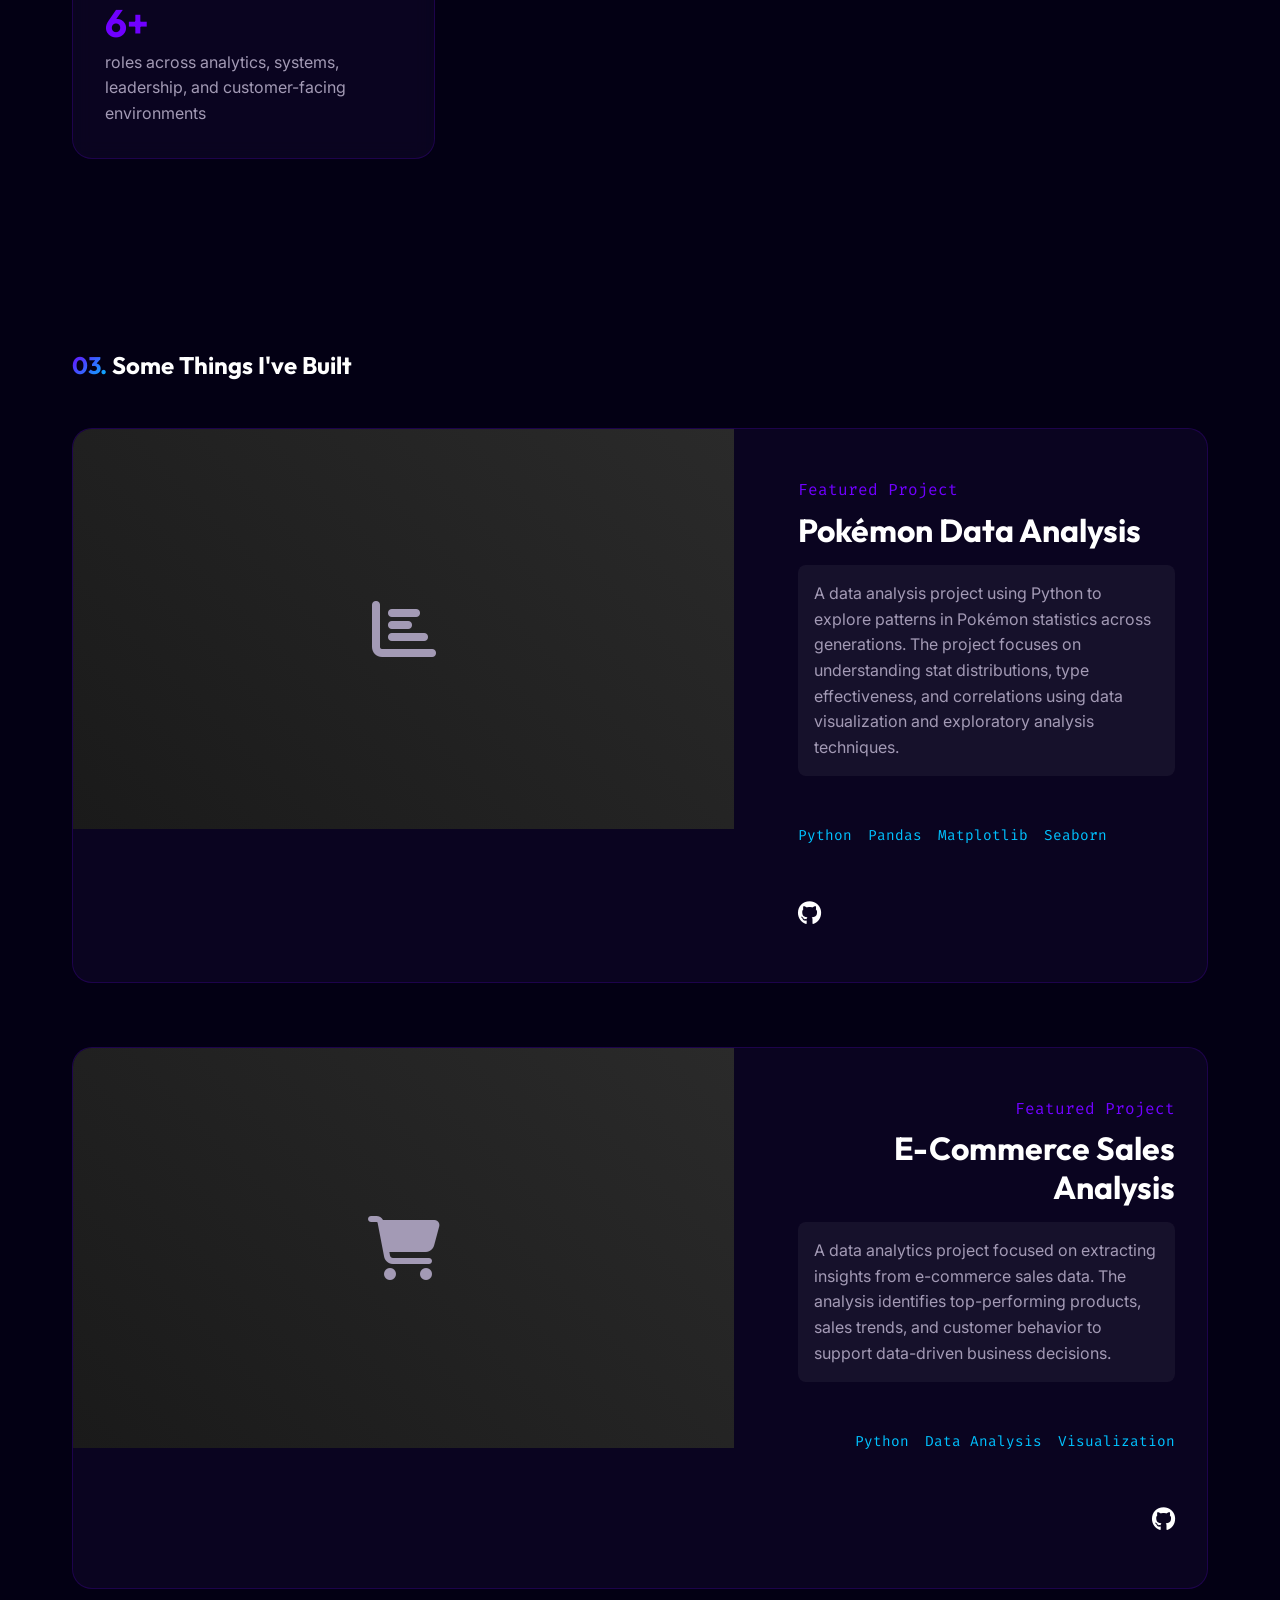
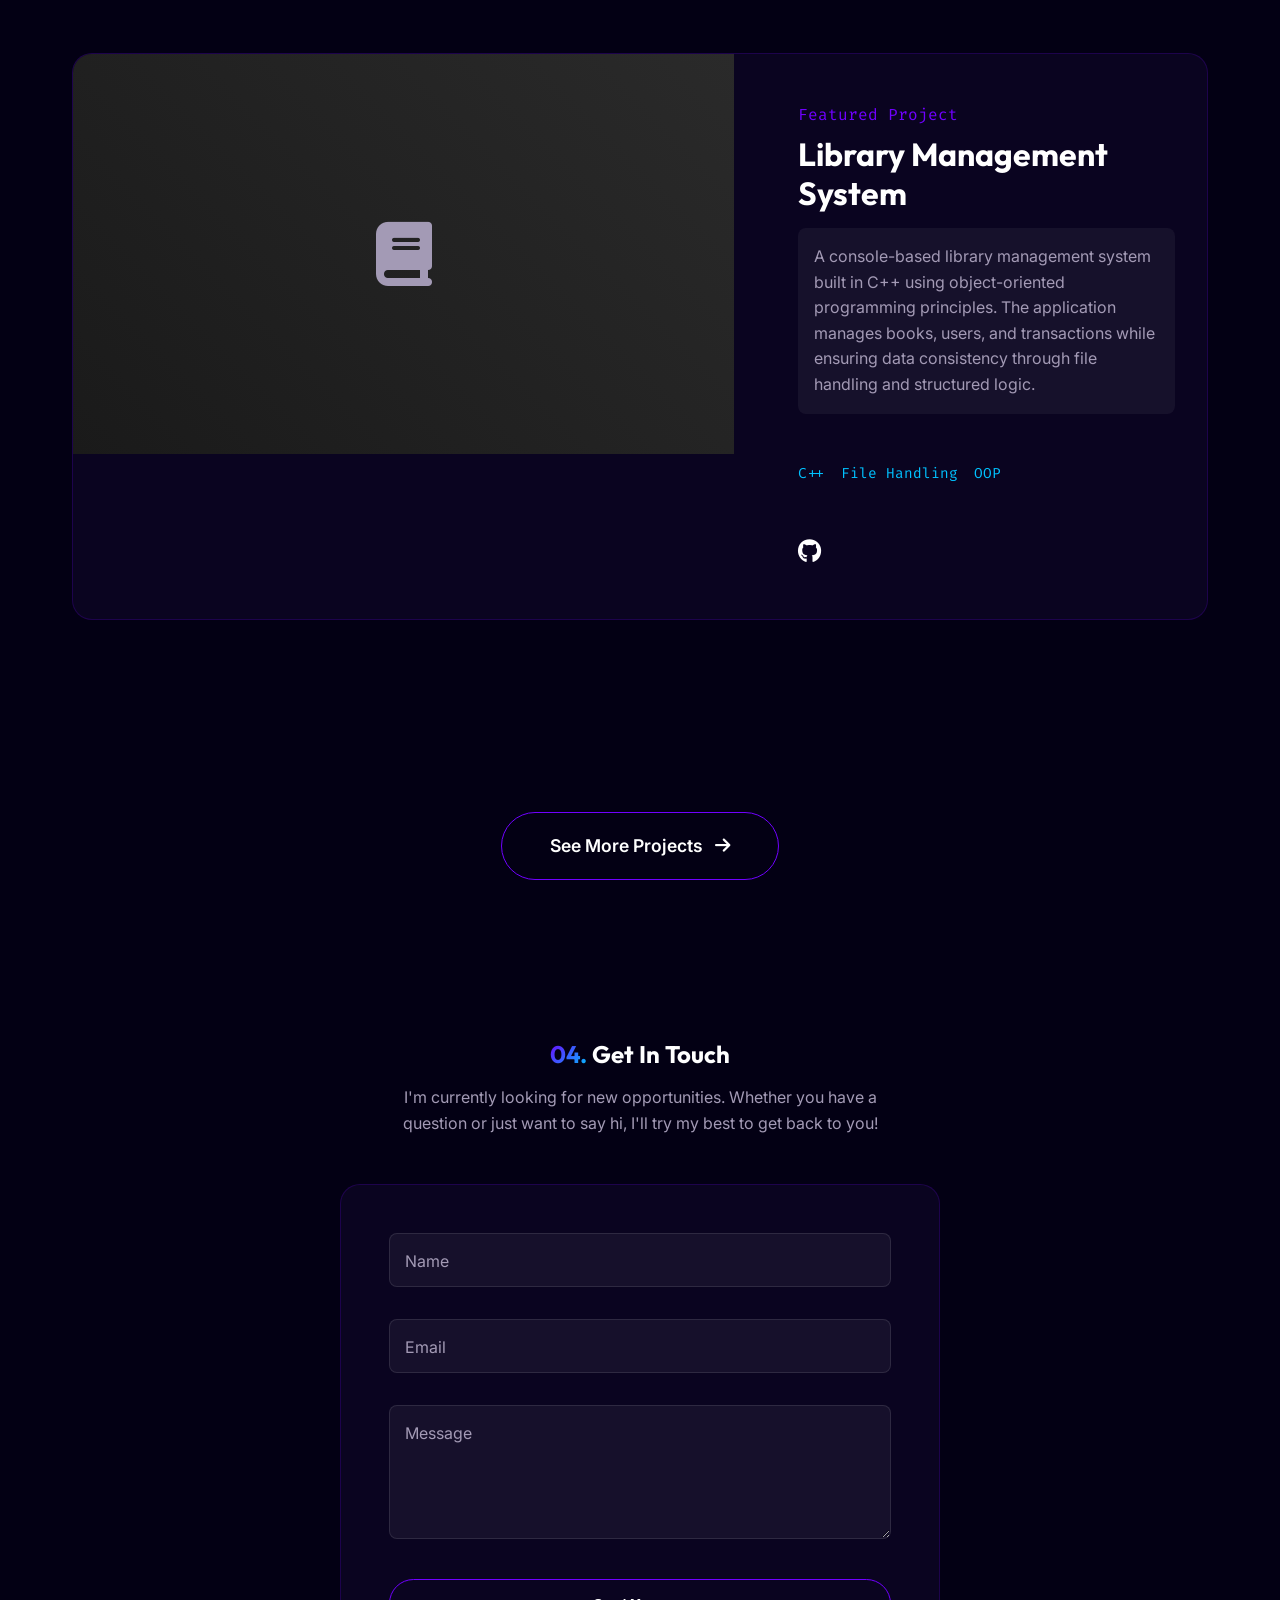
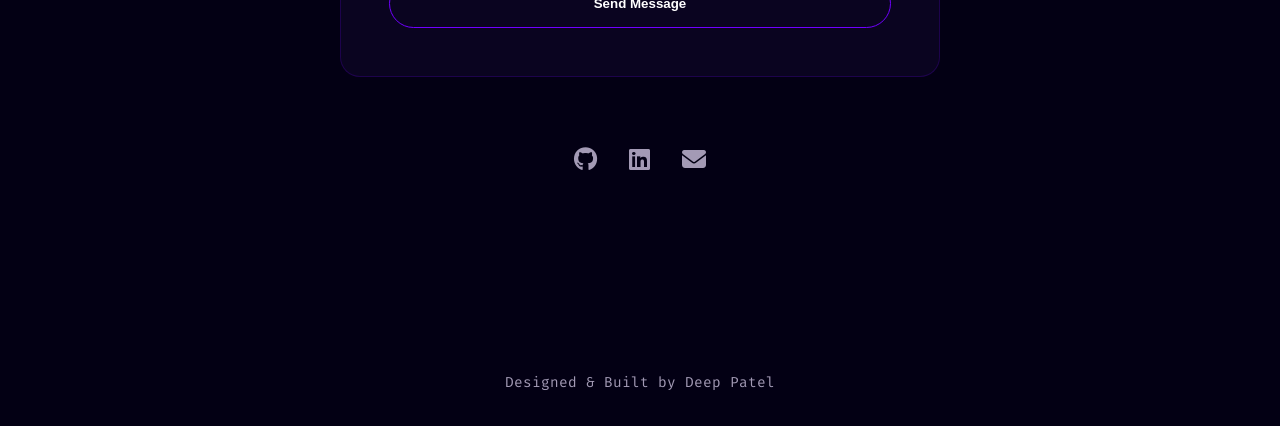
==== commit a9f86b6b: "Update LinkedIn and Instagram links in index.html" ====
--- a/index.html
+++ b/index.html
@@ -430,13 +430,10 @@
                 <a href="https://github.com/DEEP411" target="_blank"
                     style="color: var(--text-muted); font-size: 1.5rem; transition: color 0.3s;"><i
                         class="fab fa-github"></i></a>
-                <a href="https://www.linkedin.com/in/deep-patel-4112002a2/" target="_blank"
+                <a href="https://www.linkedin.com/in/deeppatel348d/" target="_blank"
                     style="color: var(--text-muted); font-size: 1.5rem; transition: color 0.3s;"><i
                         class="fab fa-linkedin"></i></a>
-                <a href="https://www.instagram.com/deep_patel_411/" target="_blank"
-                    style="color: var(--text-muted); font-size: 1.5rem; transition: color 0.3s;"><i
-                        class="fab fa-instagram"></i></a>
-                <a href="mailto:deeppatel3040@gmail.com"
+                <a href="mailto:deepmpatel348@gmail.com"
                     style="color: var(--text-muted); font-size: 1.5rem; transition: color 0.3s;"><i
                         class="fas fa-envelope"></i></a>
             </div>
@@ -453,4 +450,4 @@
     <script src="script.js"></script>
 </body>
 
-</html>+</html>
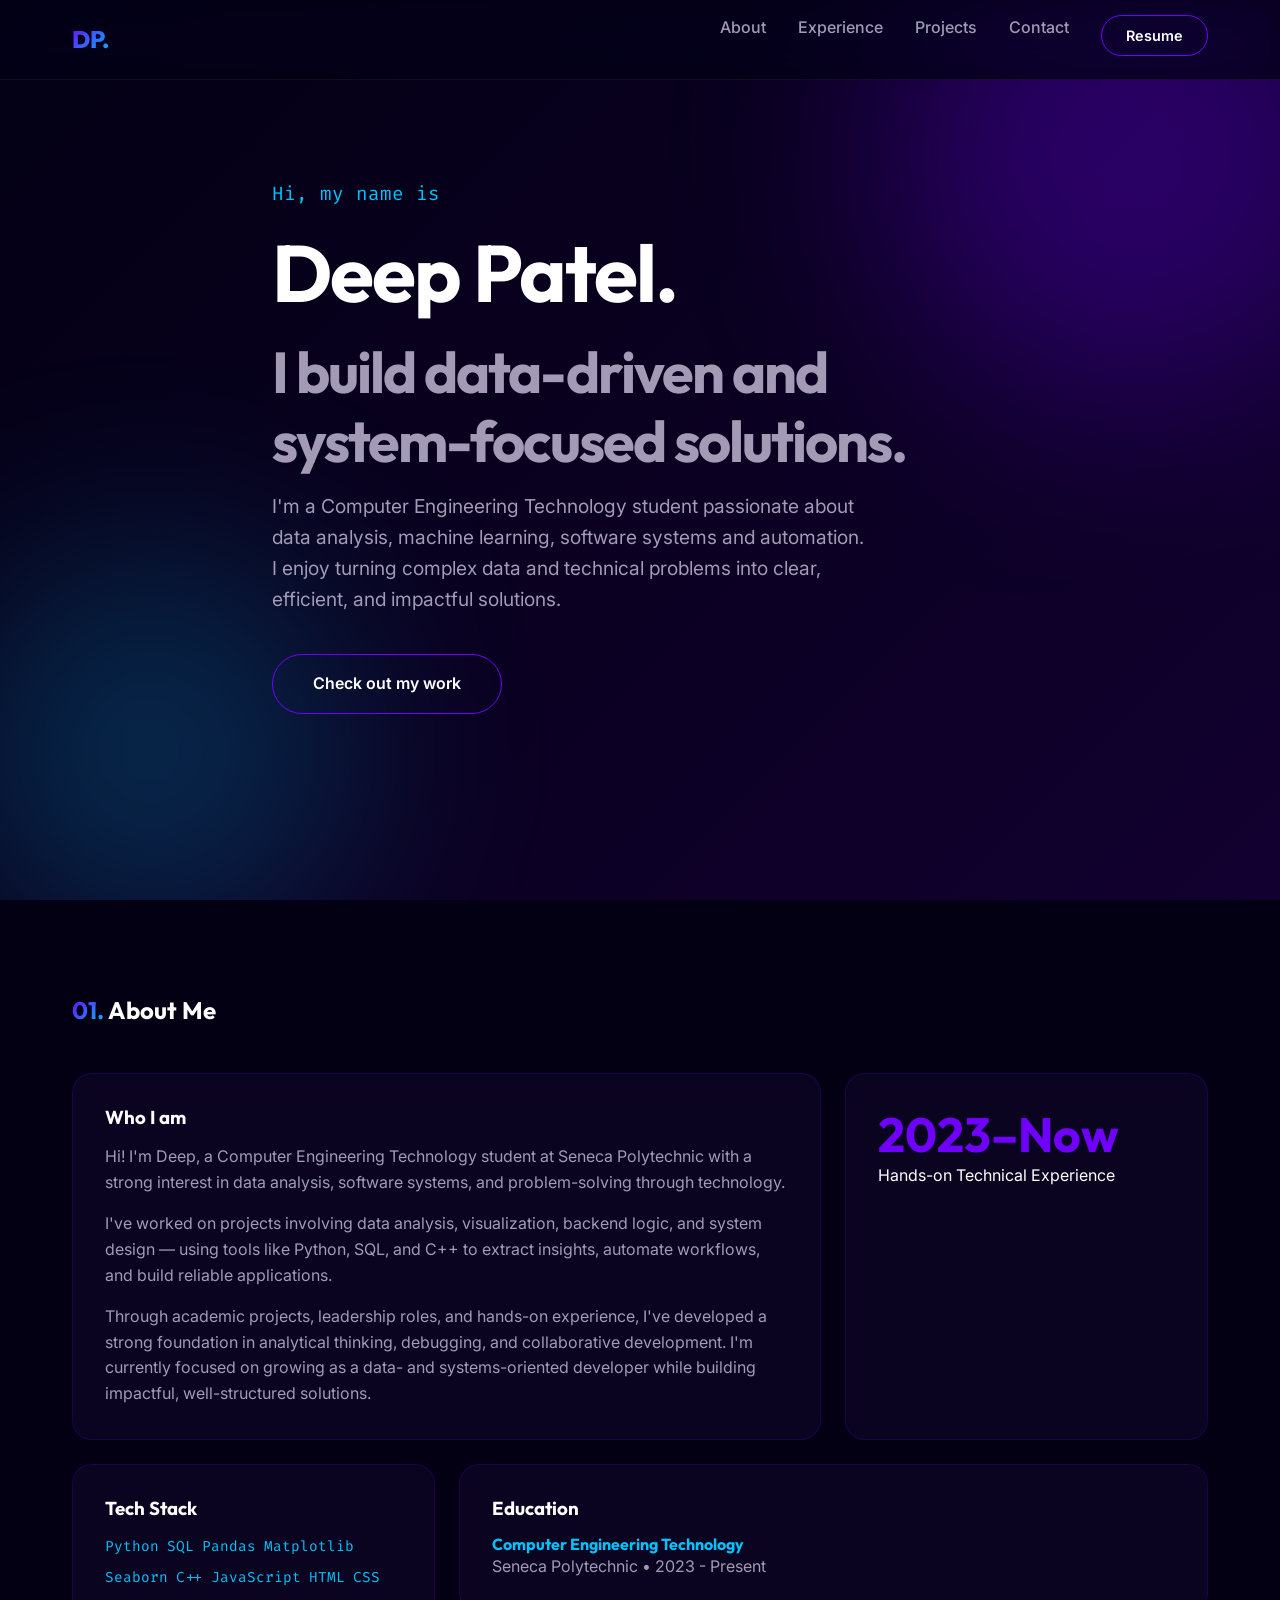
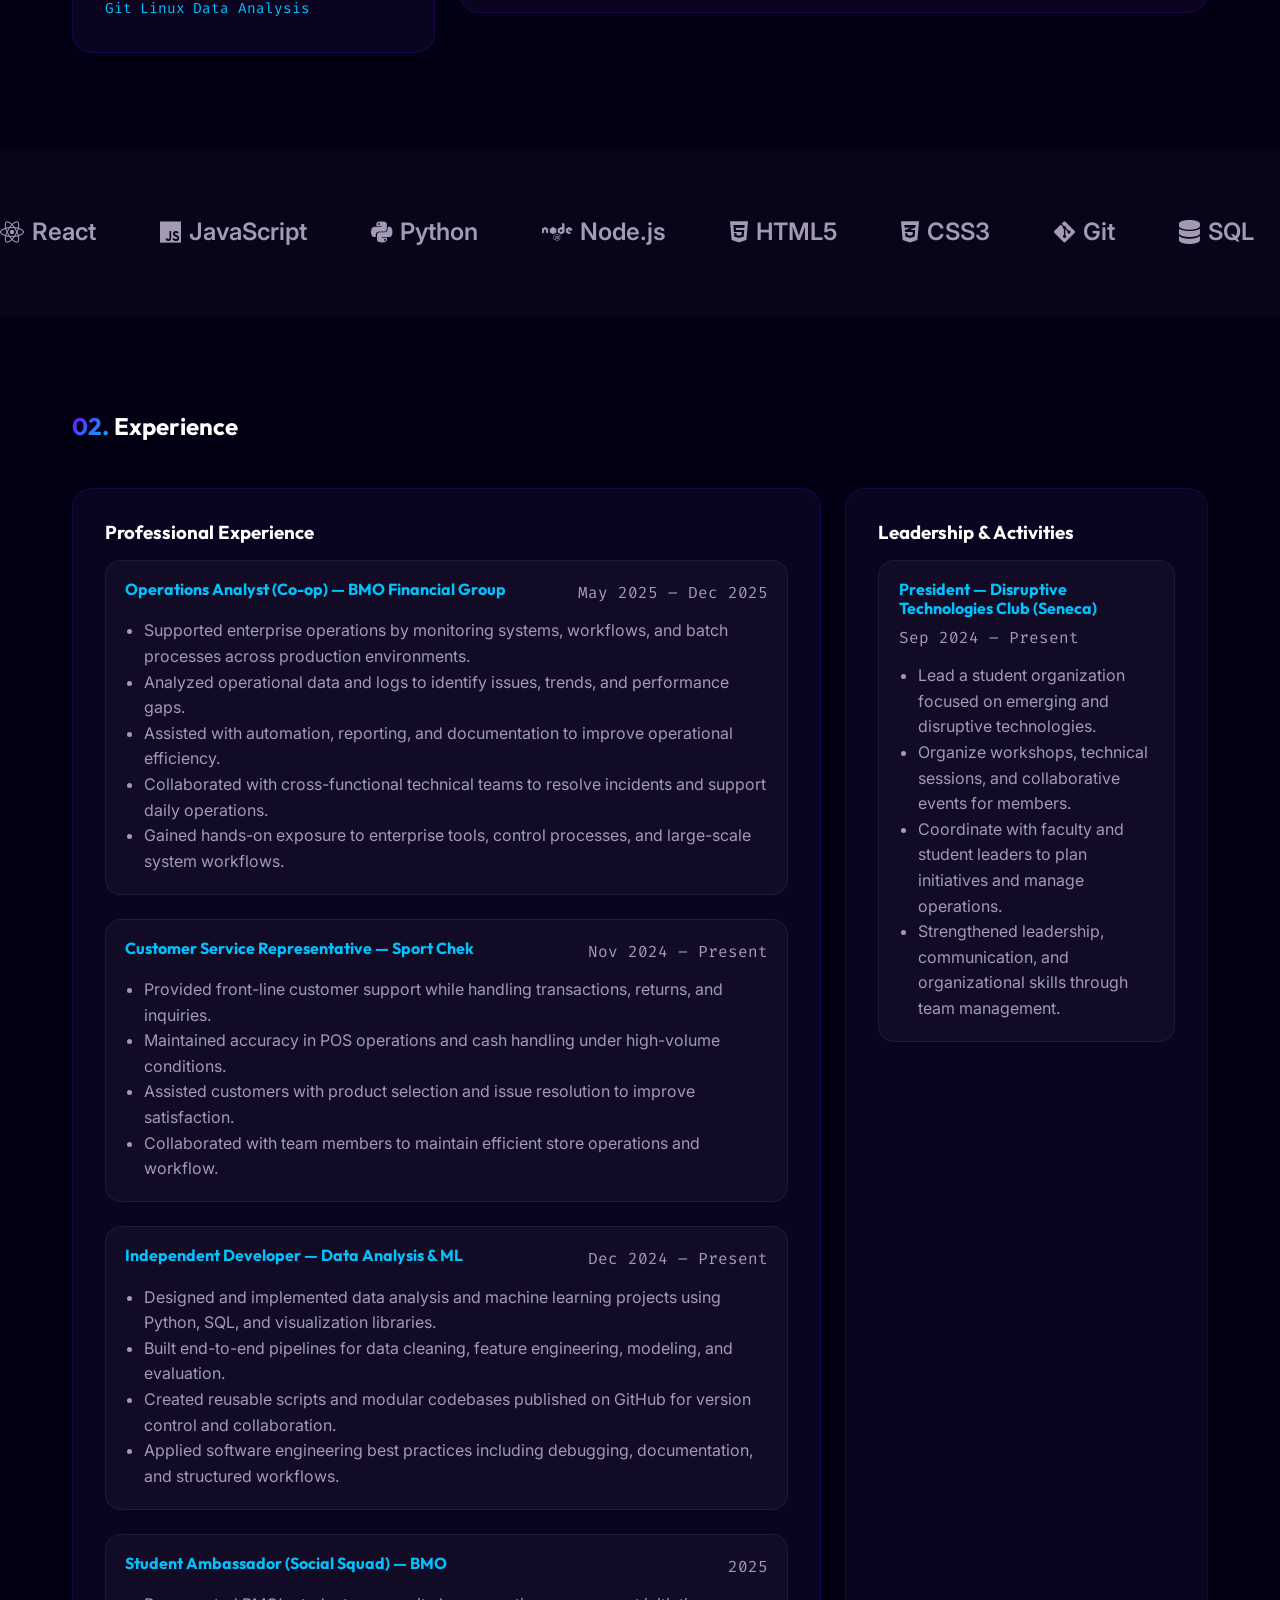
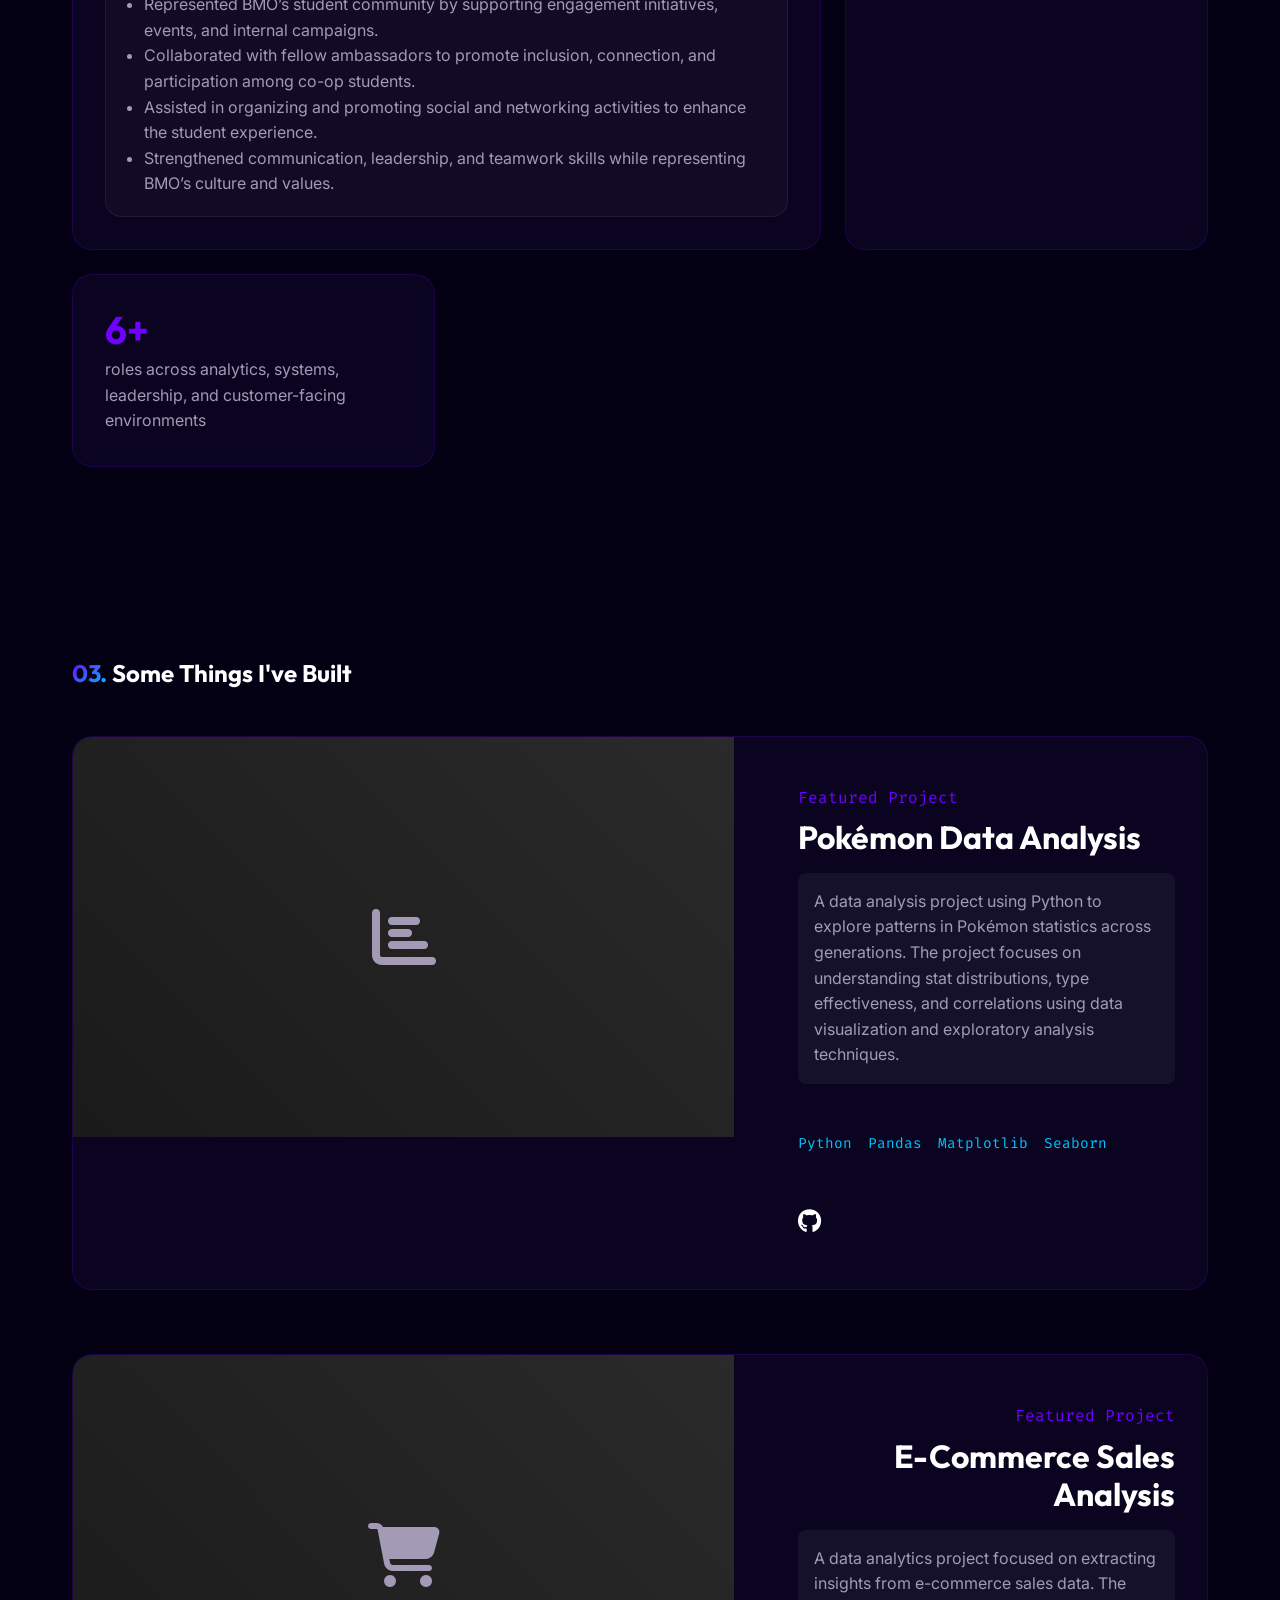
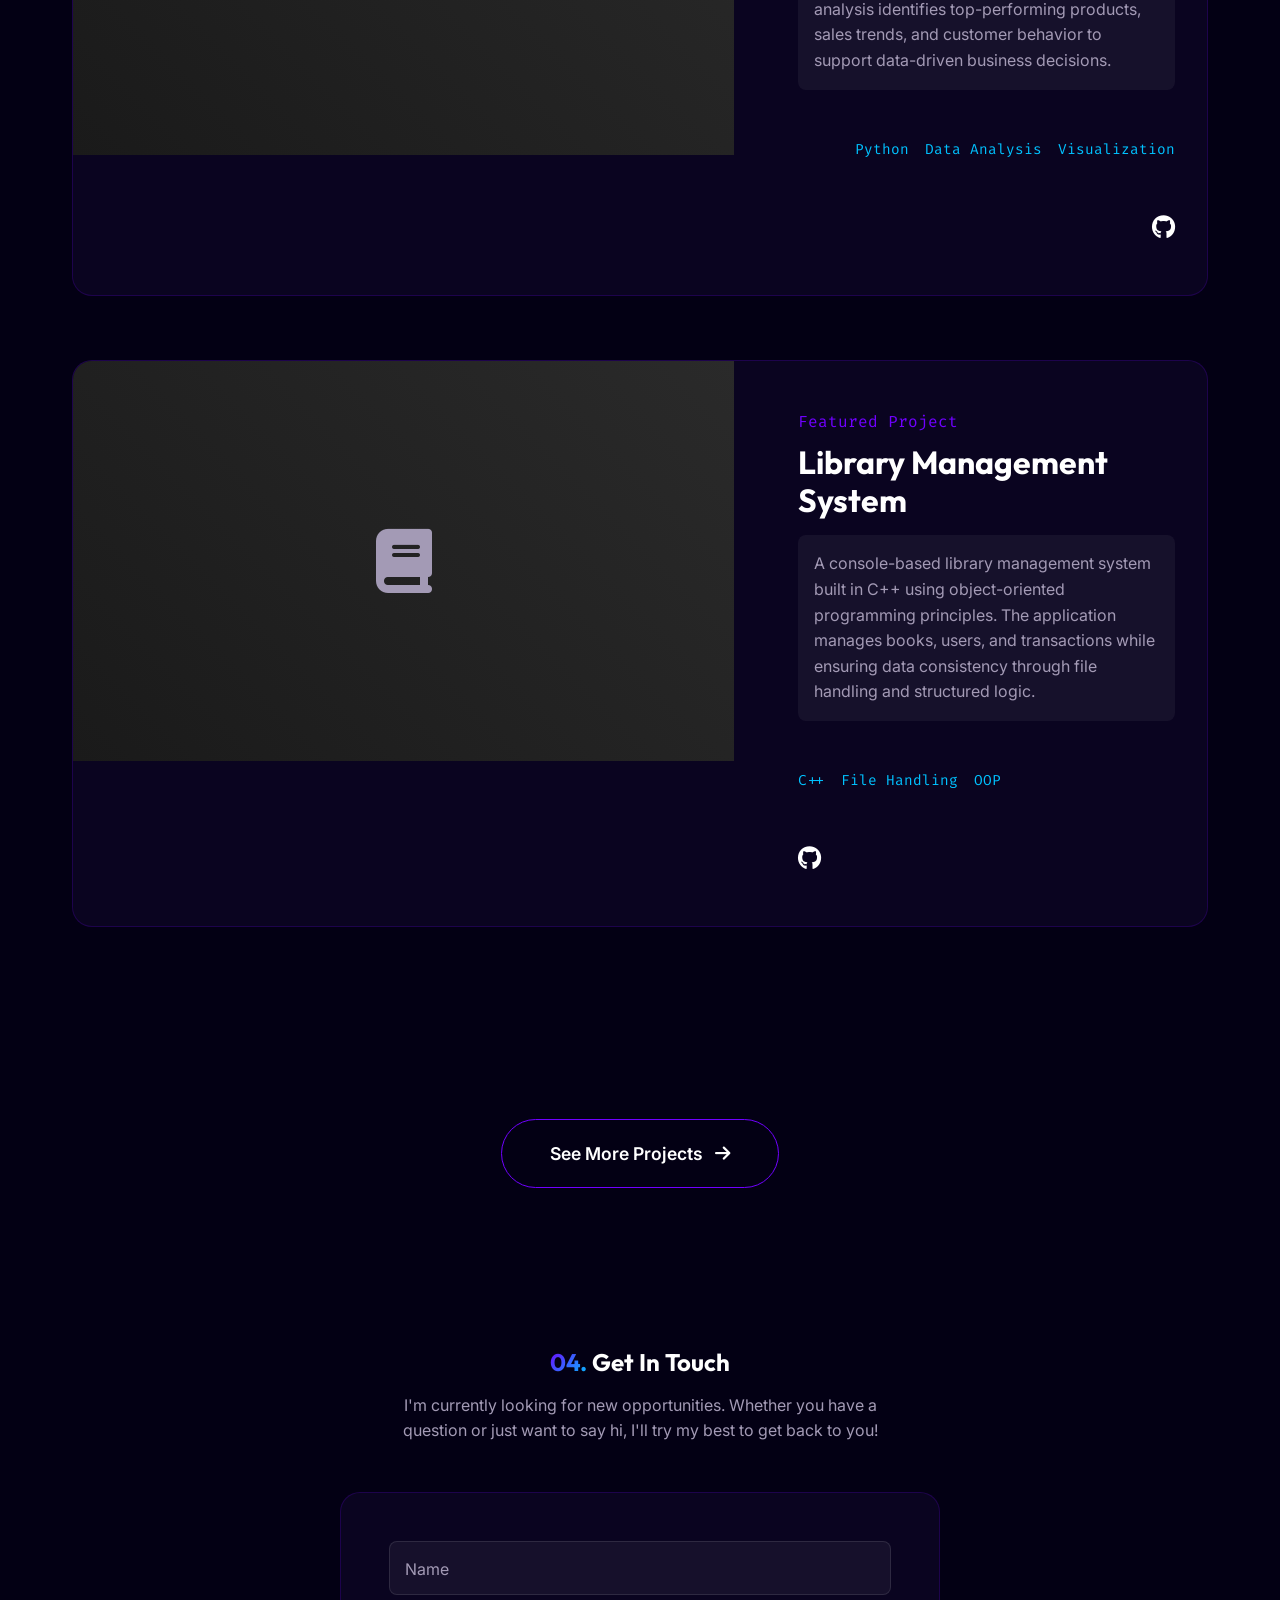
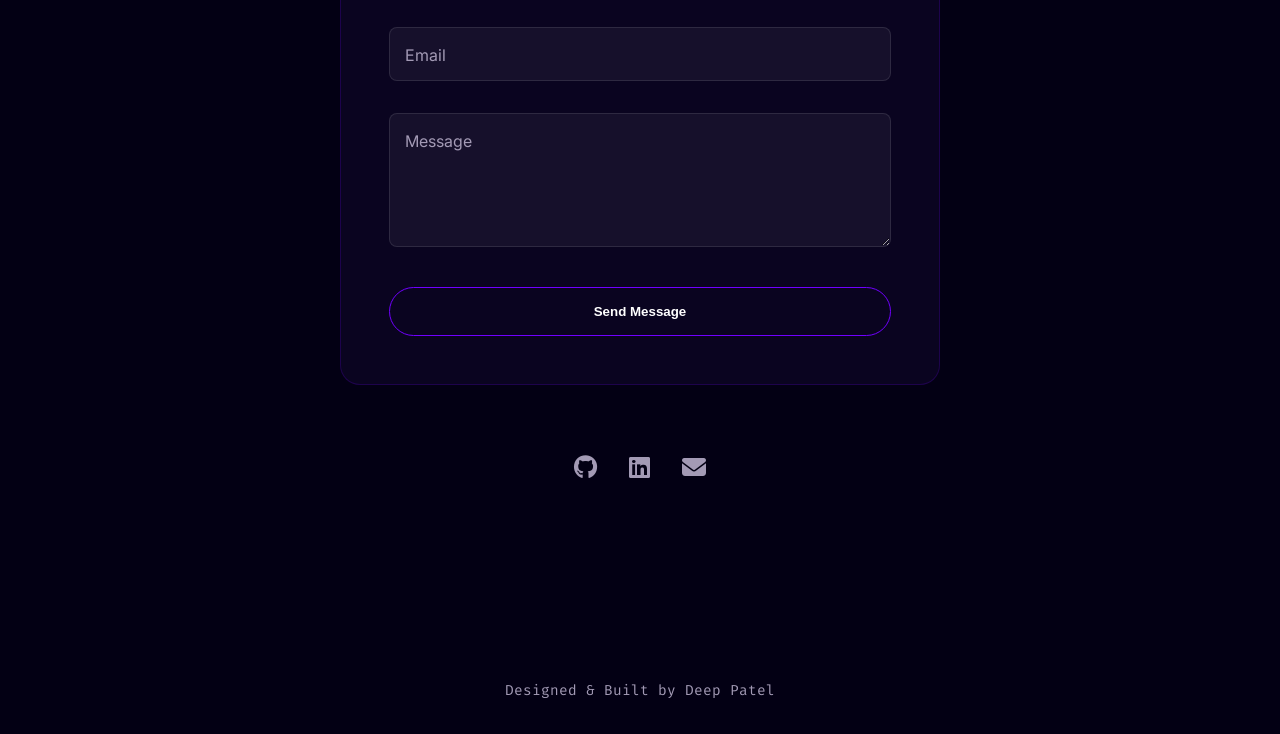
==== commit 04cd1533: "Update Experience: Add Freelance, update Social Squad. Update Contact: Remove IG, fix LinkedIn/Email" ====
--- a/index.html
+++ b/index.html
@@ -215,6 +215,30 @@
                             </ul>
                         </div>
 
+                        <!-- Freelance / Project-Based Experience -->
+                        <div
+                            style="padding:1.2rem; border-radius:16px; background: rgba(255,255,255,0.03); border:1px solid rgba(255,255,255,0.06);">
+                            <div style="display:flex; justify-content:space-between; flex-wrap:wrap; gap:1rem;">
+                                <h4 style="color: var(--secondary); margin:0;">
+                                    Independent Developer — Data Analysis & ML
+                                </h4>
+                                <span style="font-family:'Fira Code', monospace; color: var(--text-muted);">
+                                    Dec 2024 – Present
+                                </span>
+                            </div>
+
+                            <ul style="margin-top:0.8rem; color:var(--text-muted); padding-left:1.2rem;">
+                                <li>Designed and implemented data analysis and machine learning projects using Python,
+                                    SQL, and visualization libraries.</li>
+                                <li>Built end-to-end pipelines for data cleaning, feature engineering, modeling, and
+                                    evaluation.</li>
+                                <li>Created reusable scripts and modular codebases published on GitHub for version
+                                    control and collaboration.</li>
+                                <li>Applied software engineering best practices including debugging, documentation, and
+                                    structured workflows.</li>
+                            </ul>
+                        </div>
+
                         <!-- BMO Social Squad -->
                         <div
                             style="padding:1.2rem; border-radius:16px; background: rgba(255,255,255,0.03); border:1px solid rgba(255,255,255,0.06);">
@@ -228,14 +252,14 @@
                             </div>
 
                             <ul style="margin-top:0.8rem; color:var(--text-muted); padding-left:1.2rem;">
-                                <li>Represented BMO’s student community by supporting engagement initiatives and
-                                    internal events.</li>
-                                <li>Collaborated with fellow ambassadors to promote inclusion, connection, and student
-                                    participation.</li>
-                                <li>Supported coordination and promotion of social and networking activities for co-op
-                                    students.</li>
-                                <li>Developed communication, leadership, and collaboration skills in a professional
-                                    environment.</li>
+                                <li>Represented BMO’s student community by supporting engagement initiatives, events,
+                                    and internal campaigns.</li>
+                                <li>Collaborated with fellow ambassadors to promote inclusion, connection, and
+                                    participation among co-op students.</li>
+                                <li>Assisted in organizing and promoting social and networking activities to enhance the
+                                    student experience.</li>
+                                <li>Strengthened communication, leadership, and teamwork skills while representing BMO’s
+                                    culture and values.</li>
                             </ul>
                         </div>
 
@@ -450,4 +474,4 @@
     <script src="script.js"></script>
 </body>
 
-</html>
+</html>
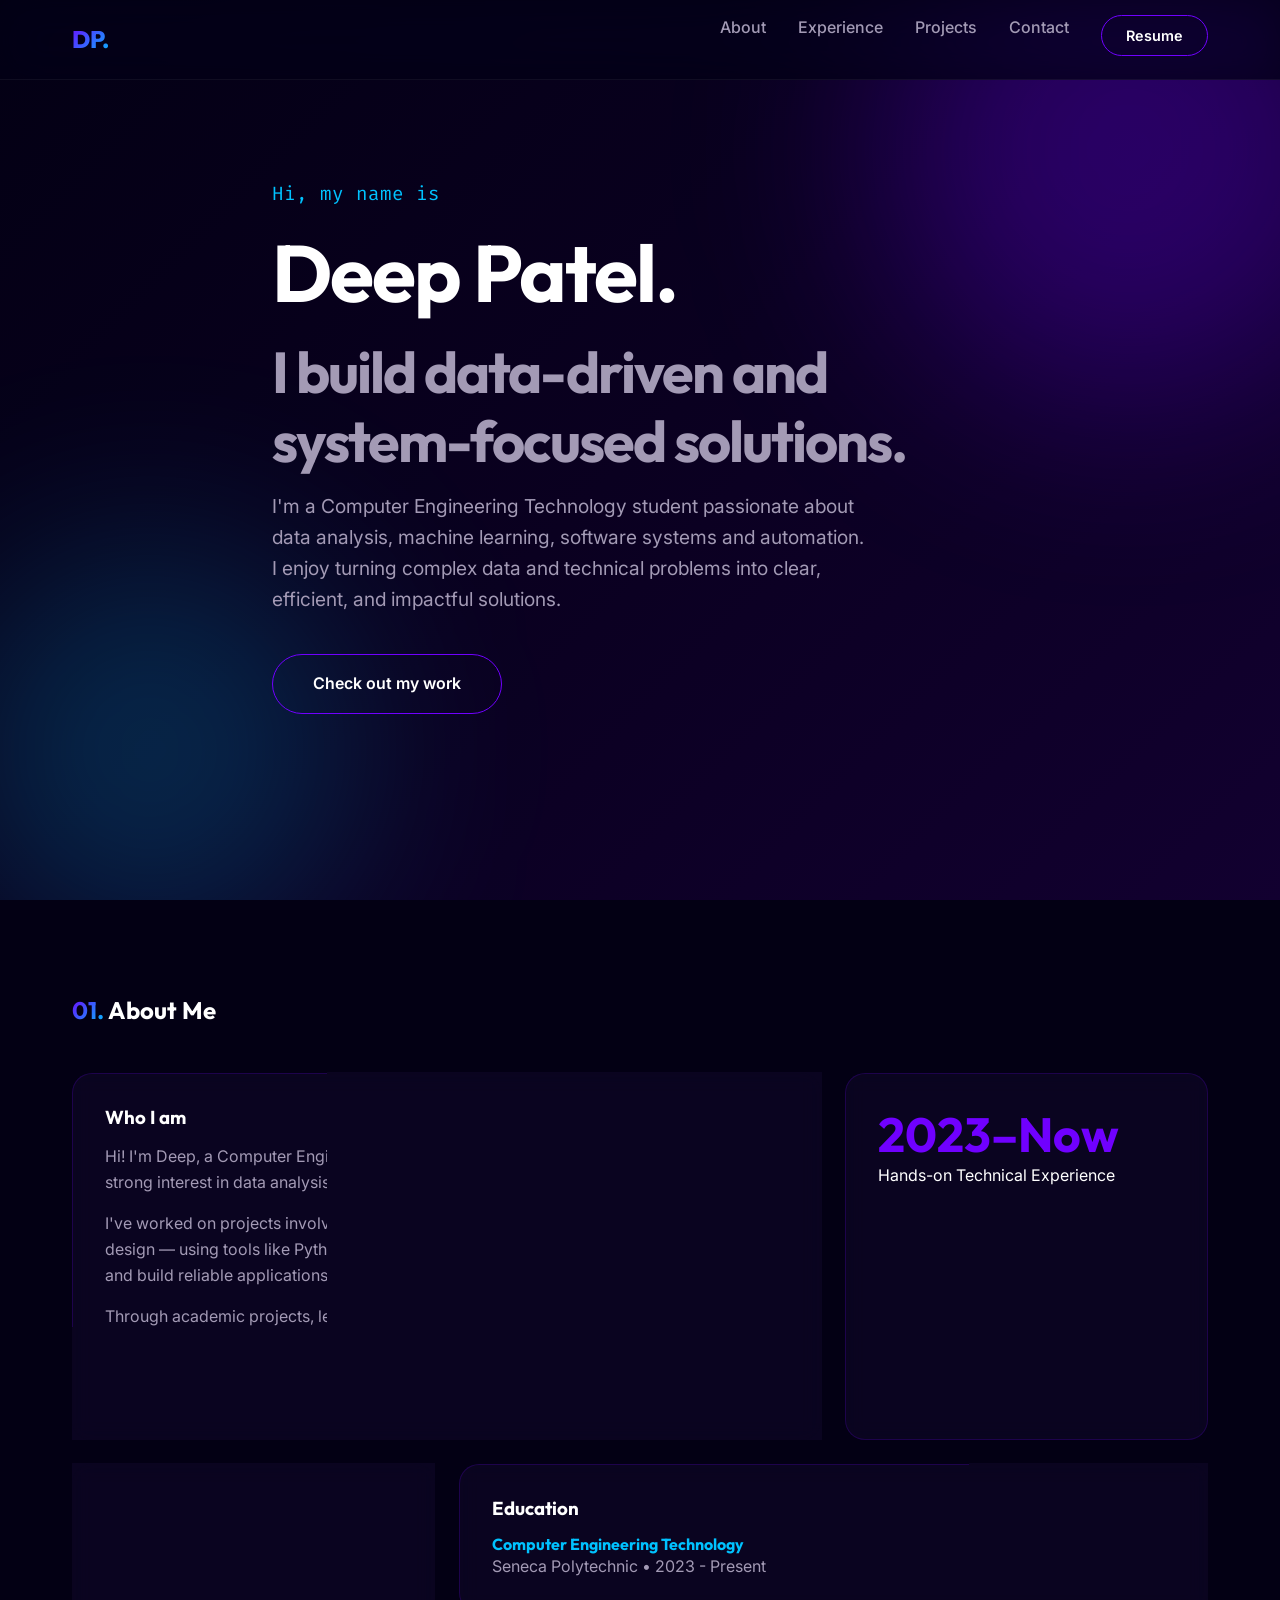
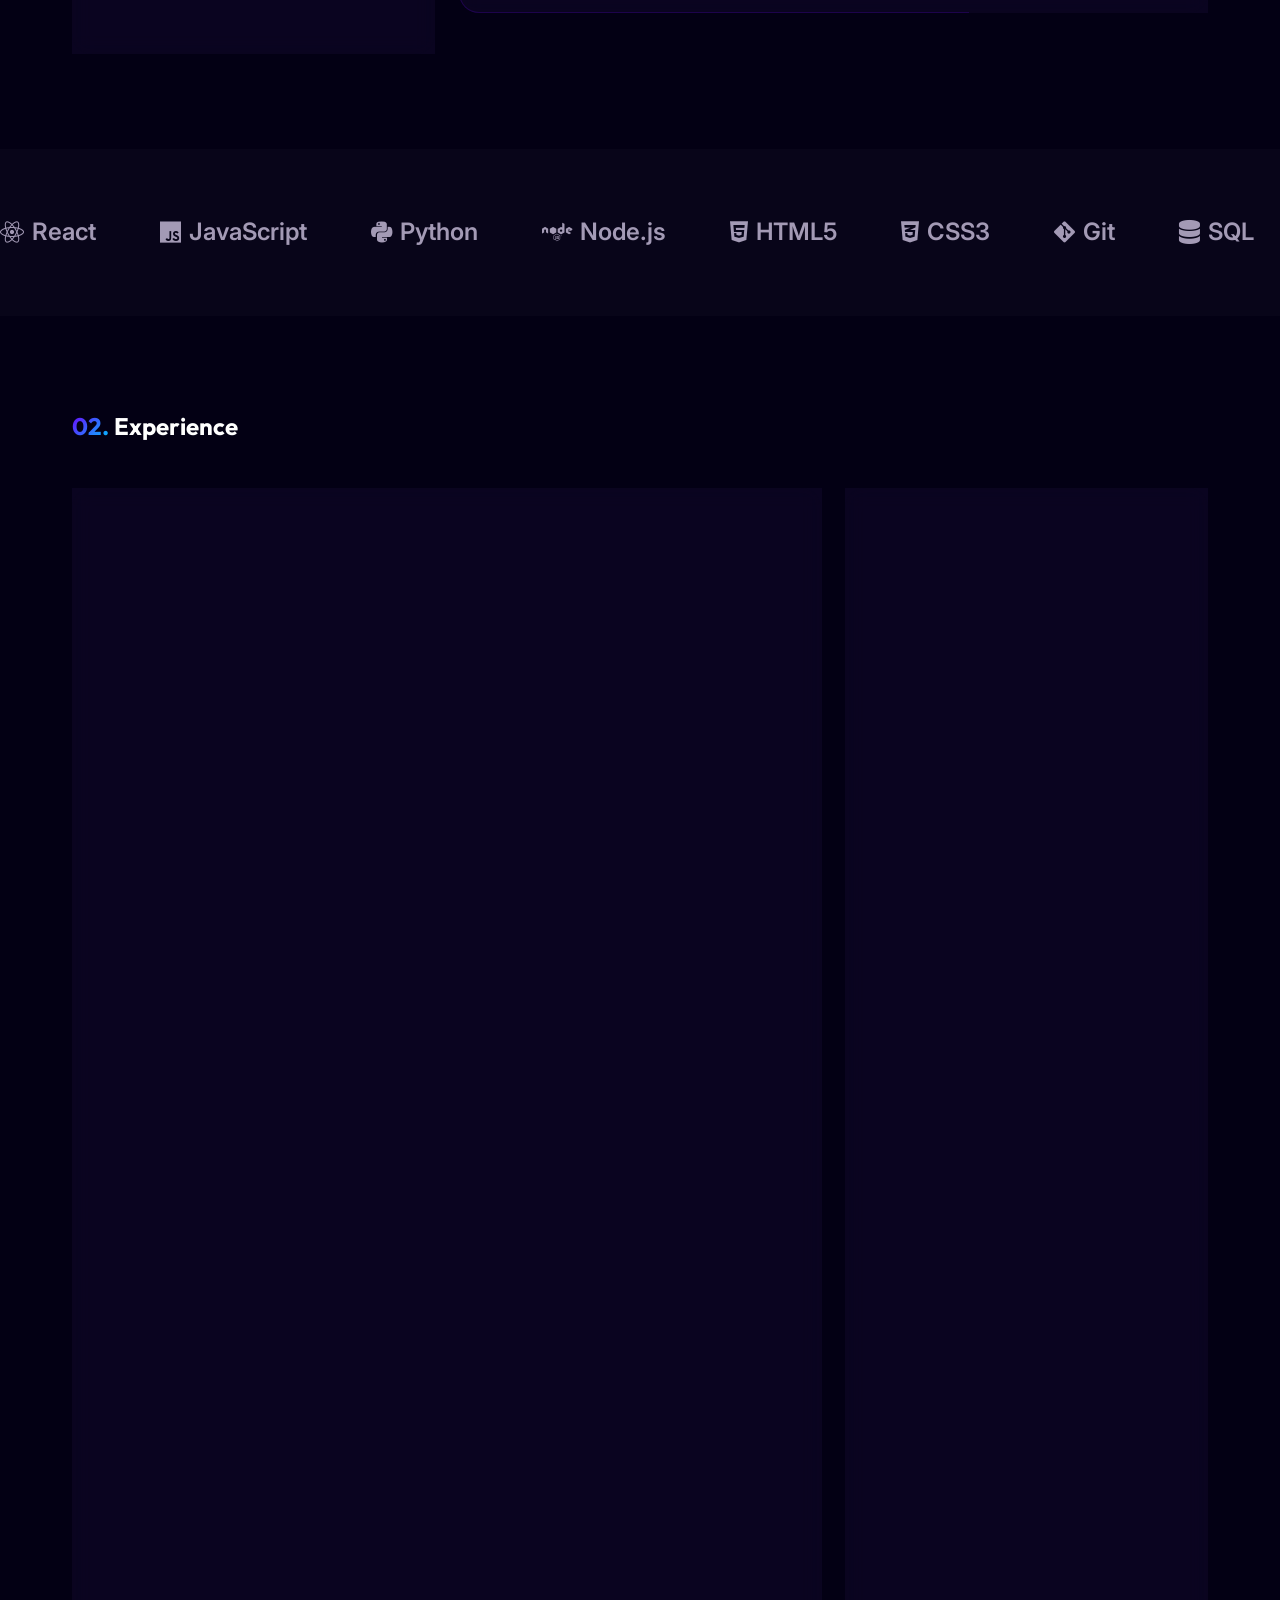
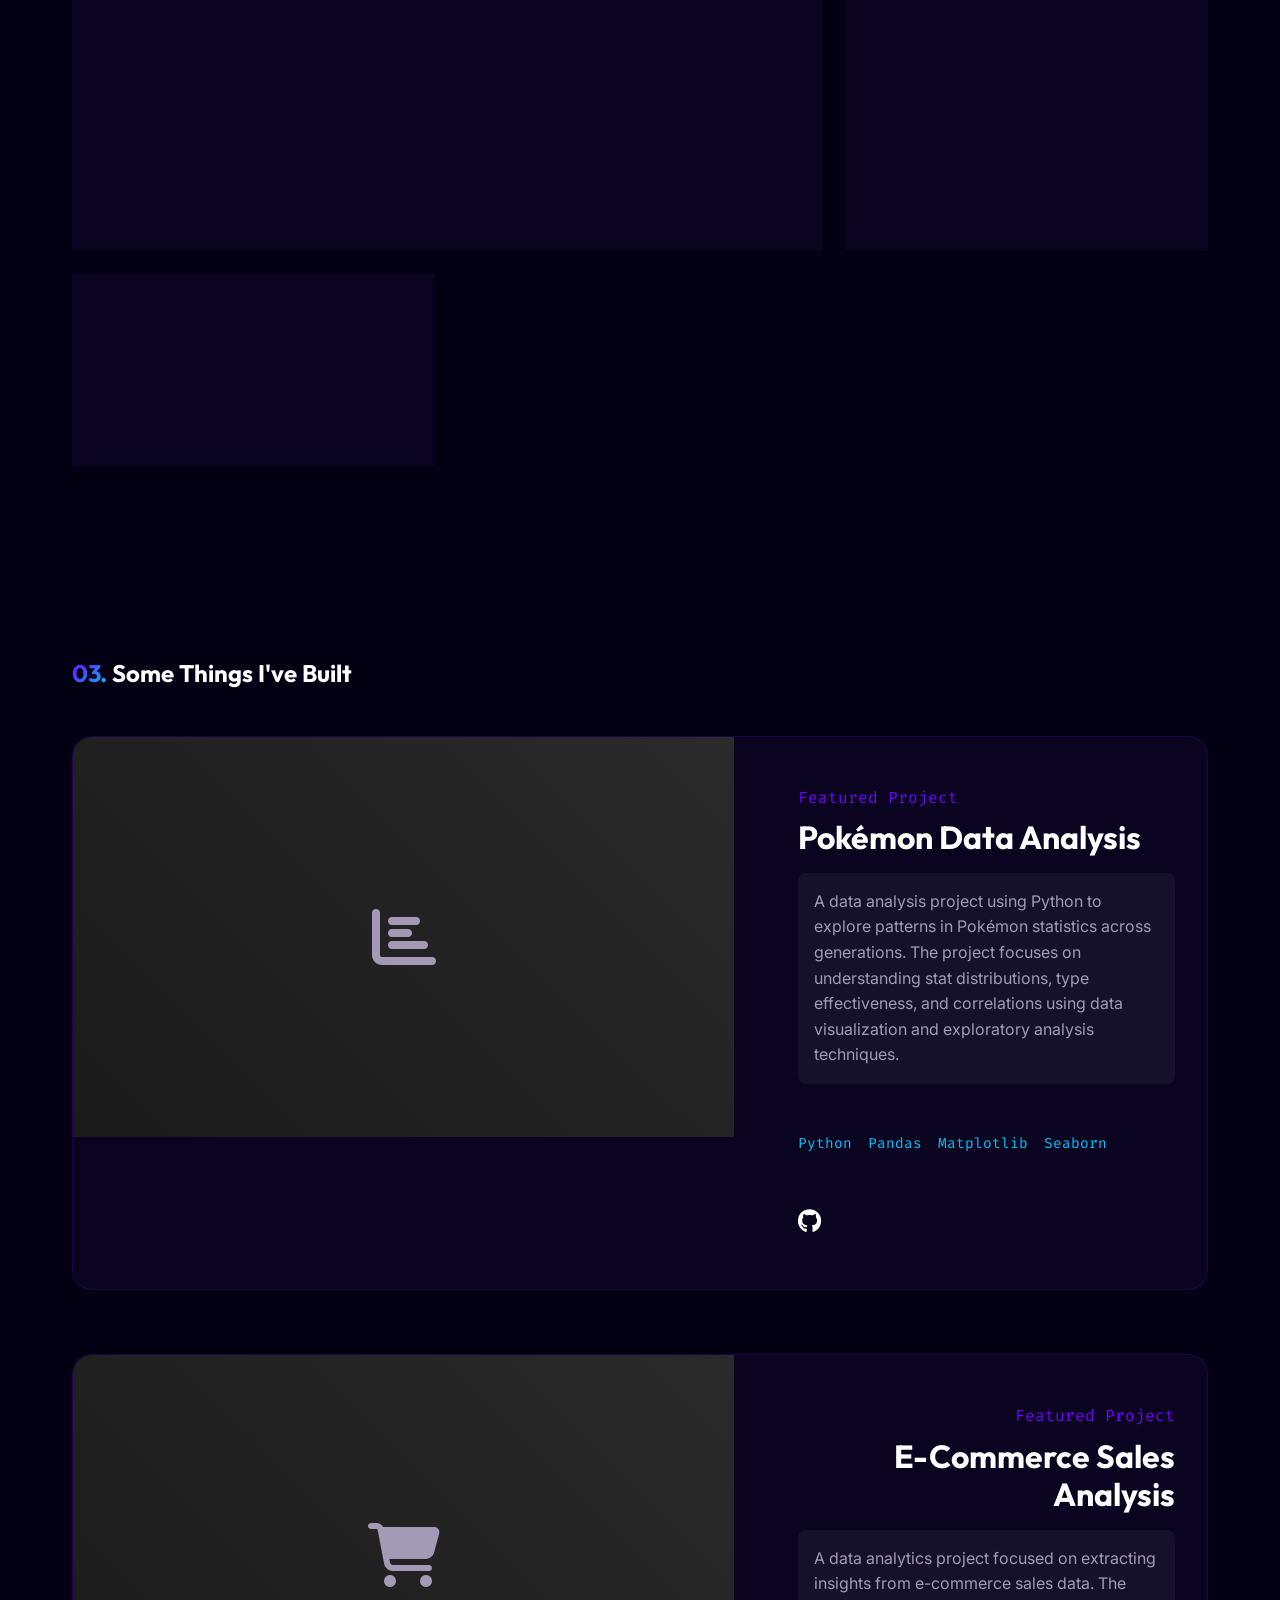
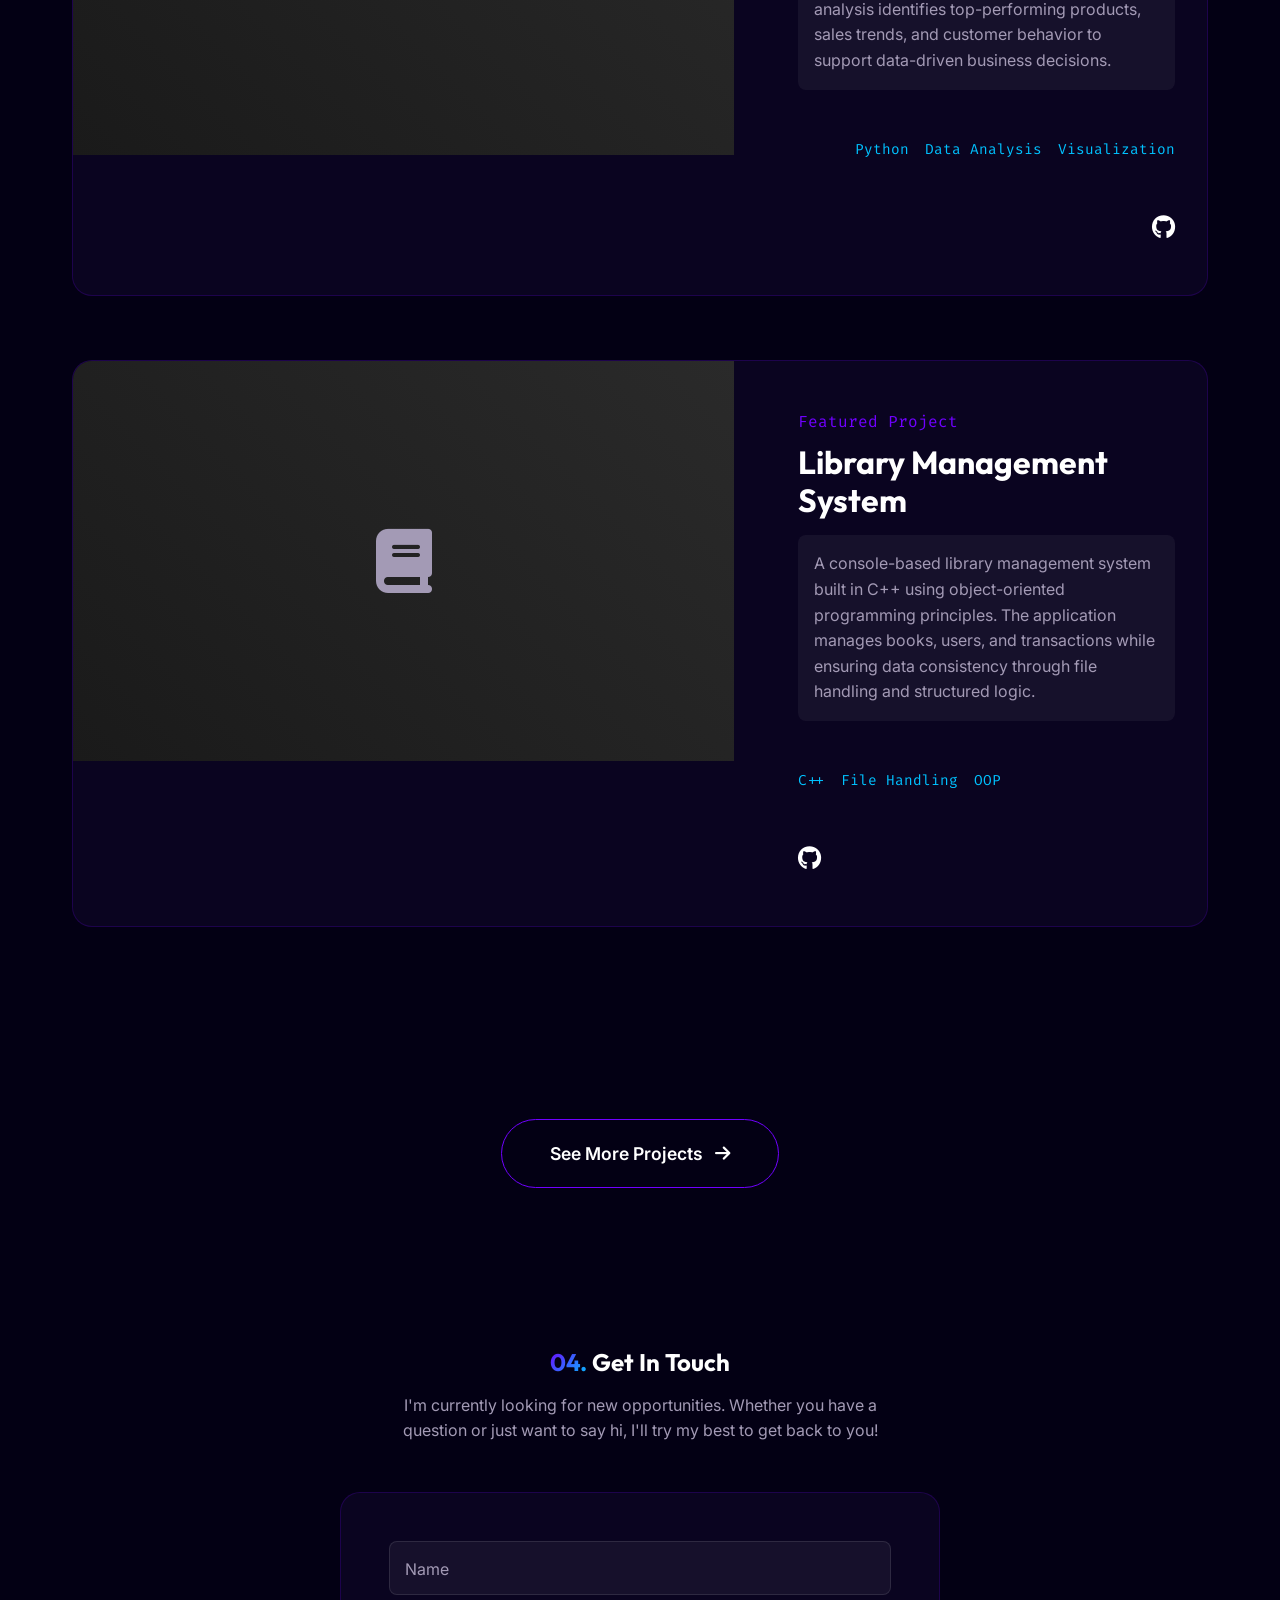
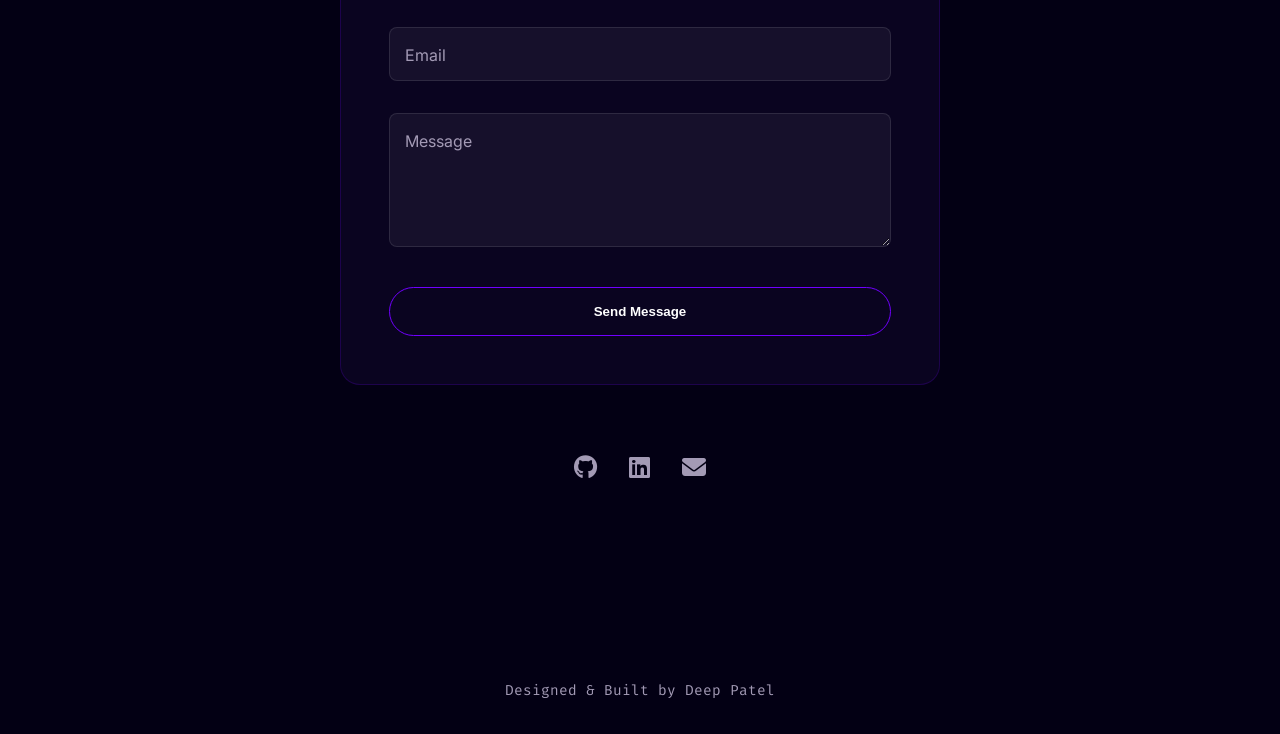
==== commit 5e425a53: "Update job title and dates in index.html" ====
--- a/index.html
+++ b/index.html
@@ -191,7 +191,7 @@
                             </ul>
                         </div>
 
-                        <!-- Sport Chek -->
+                        <!-- Sport Chek-->
                         <div
                             style="padding:1.2rem; border-radius:16px; background: rgba(255,255,255,0.03); border:1px solid rgba(255,255,255,0.06);">
                             <div style="display:flex; justify-content:space-between; flex-wrap:wrap; gap:1rem;">
@@ -220,10 +220,10 @@
                             style="padding:1.2rem; border-radius:16px; background: rgba(255,255,255,0.03); border:1px solid rgba(255,255,255,0.06);">
                             <div style="display:flex; justify-content:space-between; flex-wrap:wrap; gap:1rem;">
                                 <h4 style="color: var(--secondary); margin:0;">
-                                    Independent Developer — Data Analysis & ML
+                                    Freelance Data Analyst
                                 </h4>
                                 <span style="font-family:'Fira Code', monospace; color: var(--text-muted);">
-                                    Dec 2024 – Present
+                                    August 2023 – April 2025
                                 </span>
                             </div>
 
@@ -474,4 +474,4 @@
     <script src="script.js"></script>
 </body>
 
-</html>+</html>
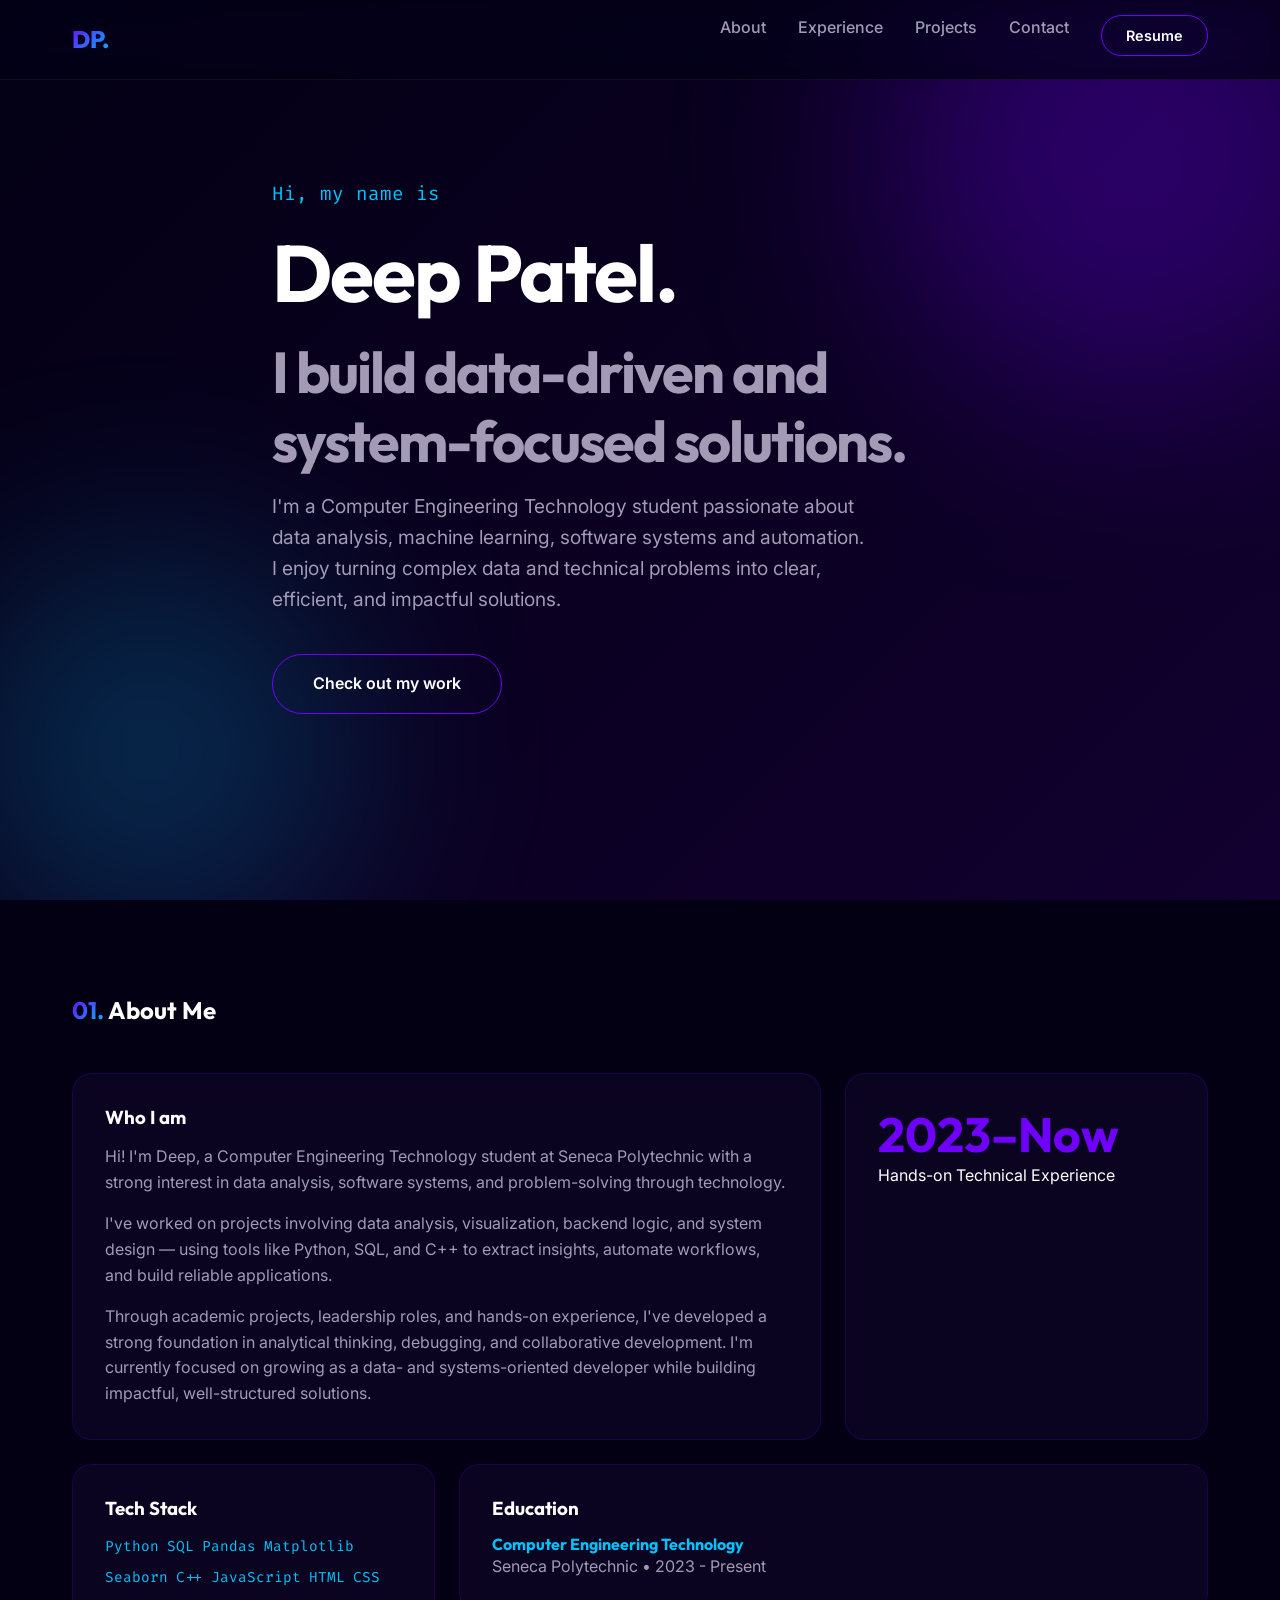
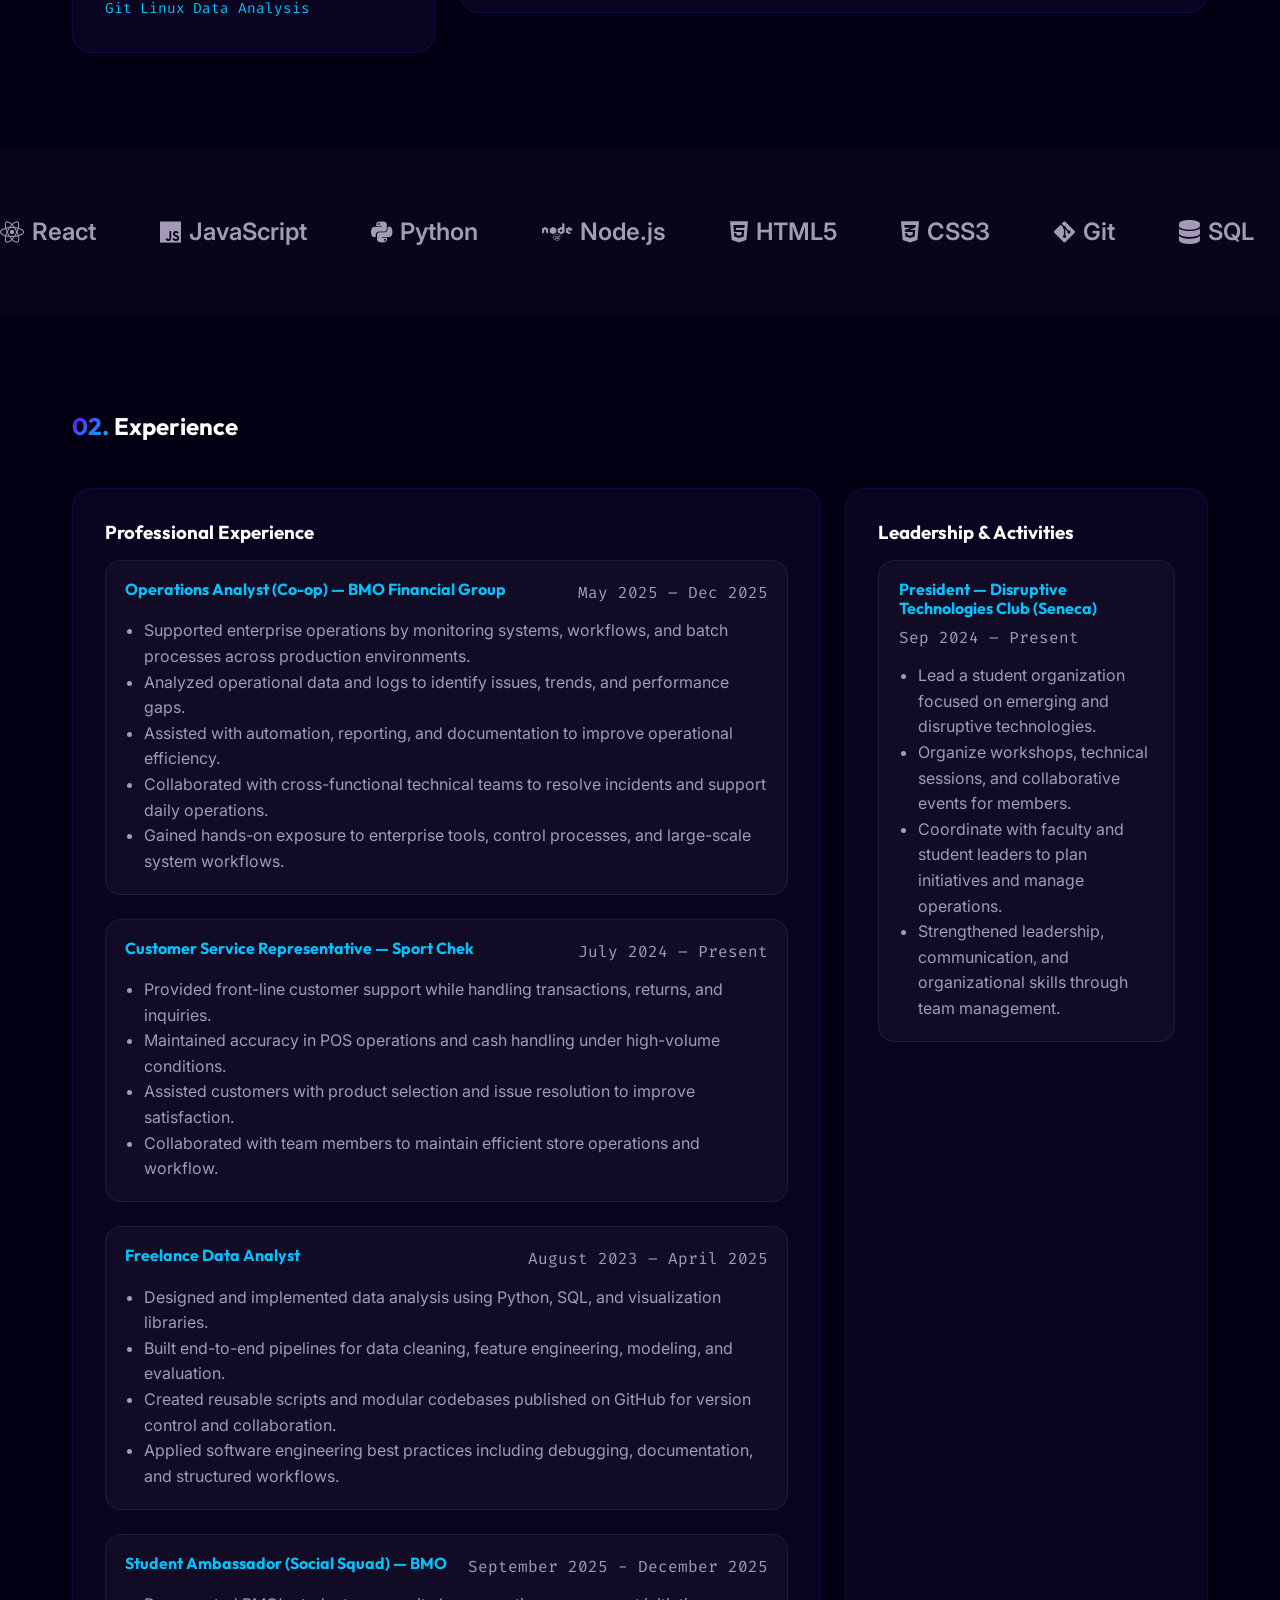
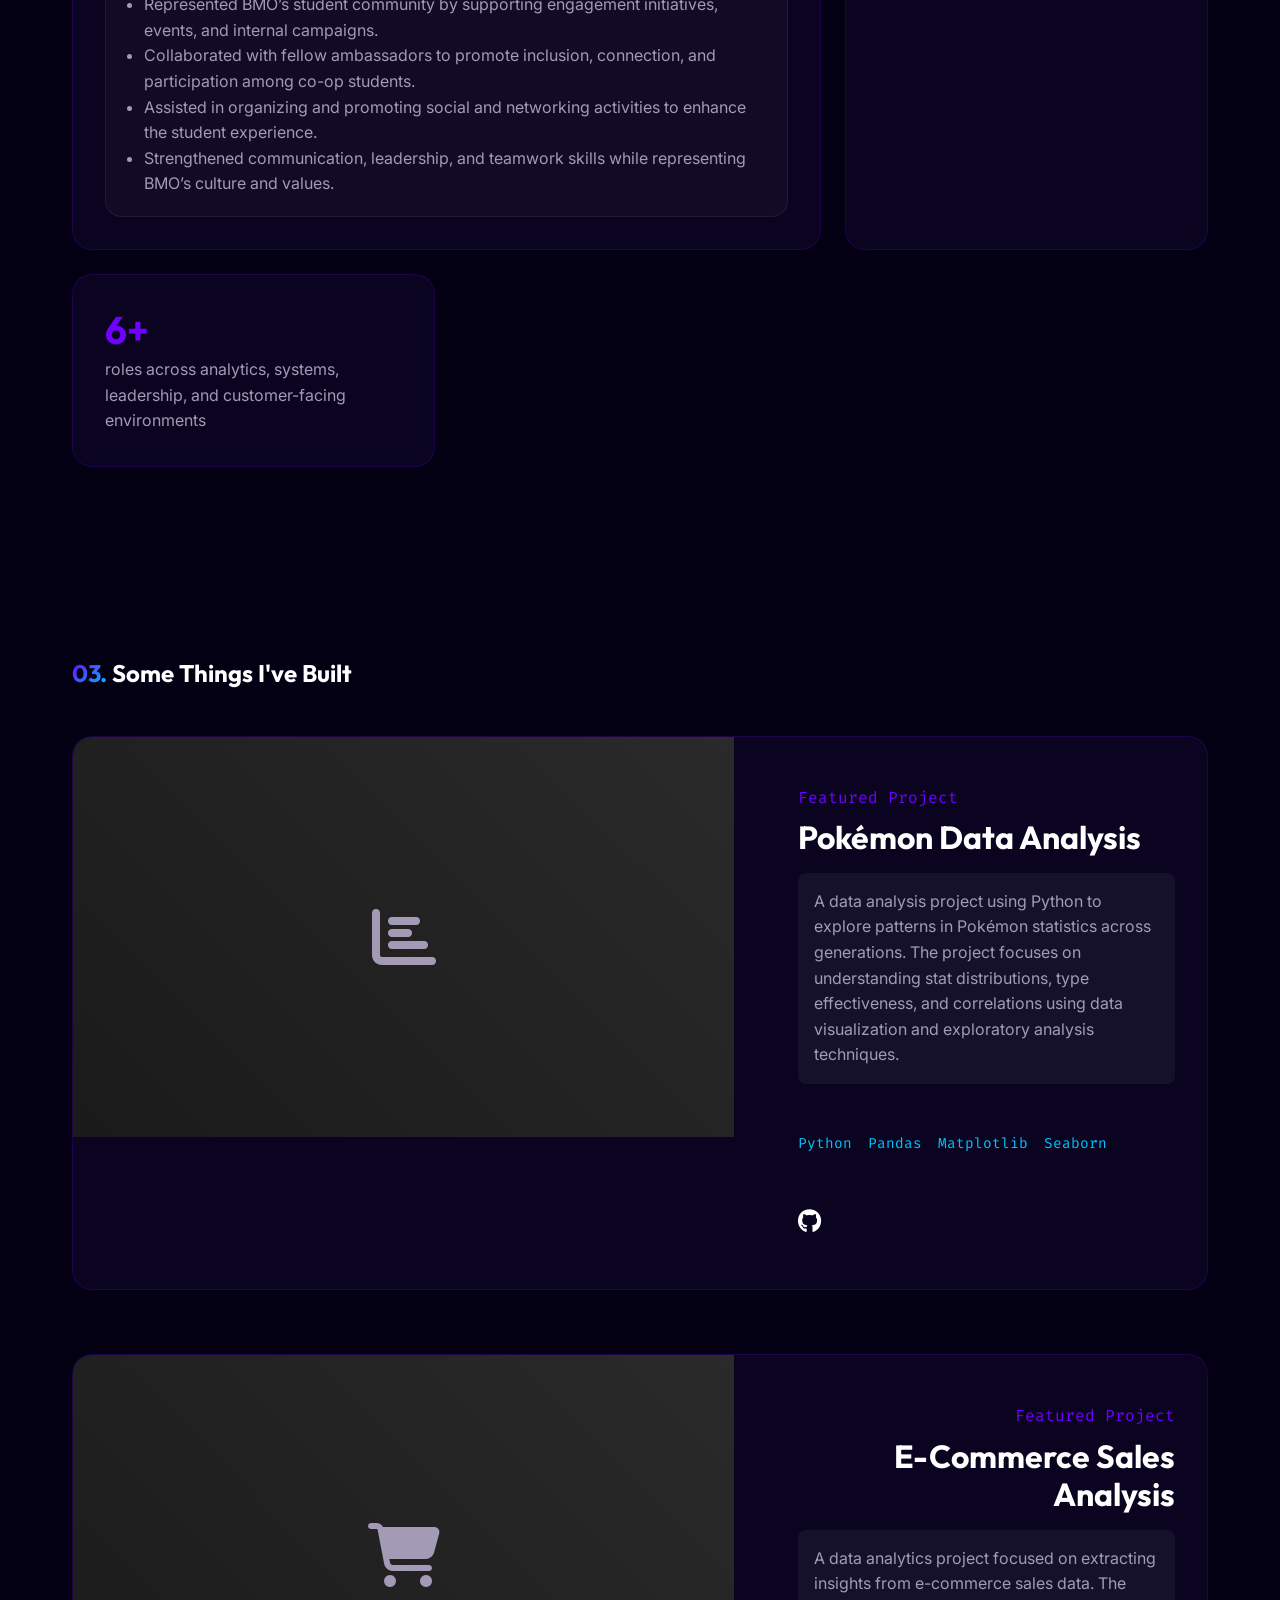
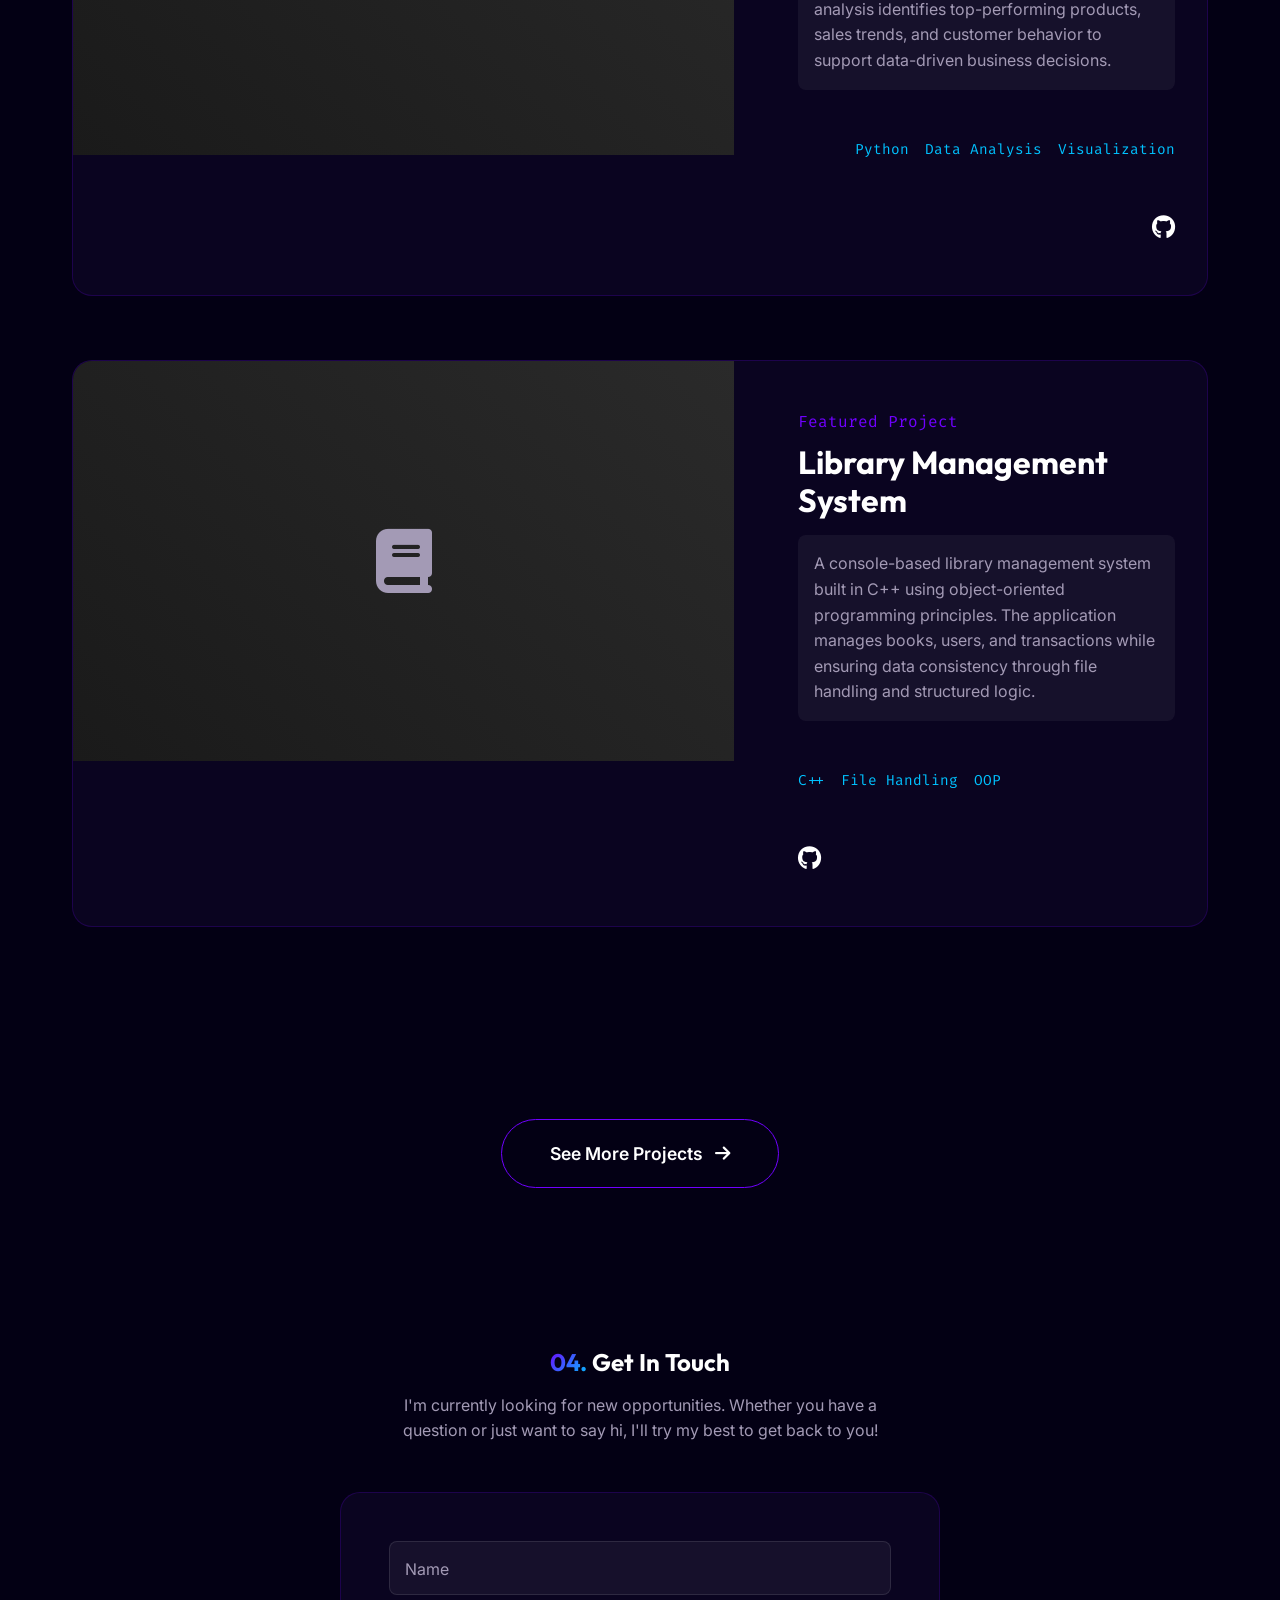
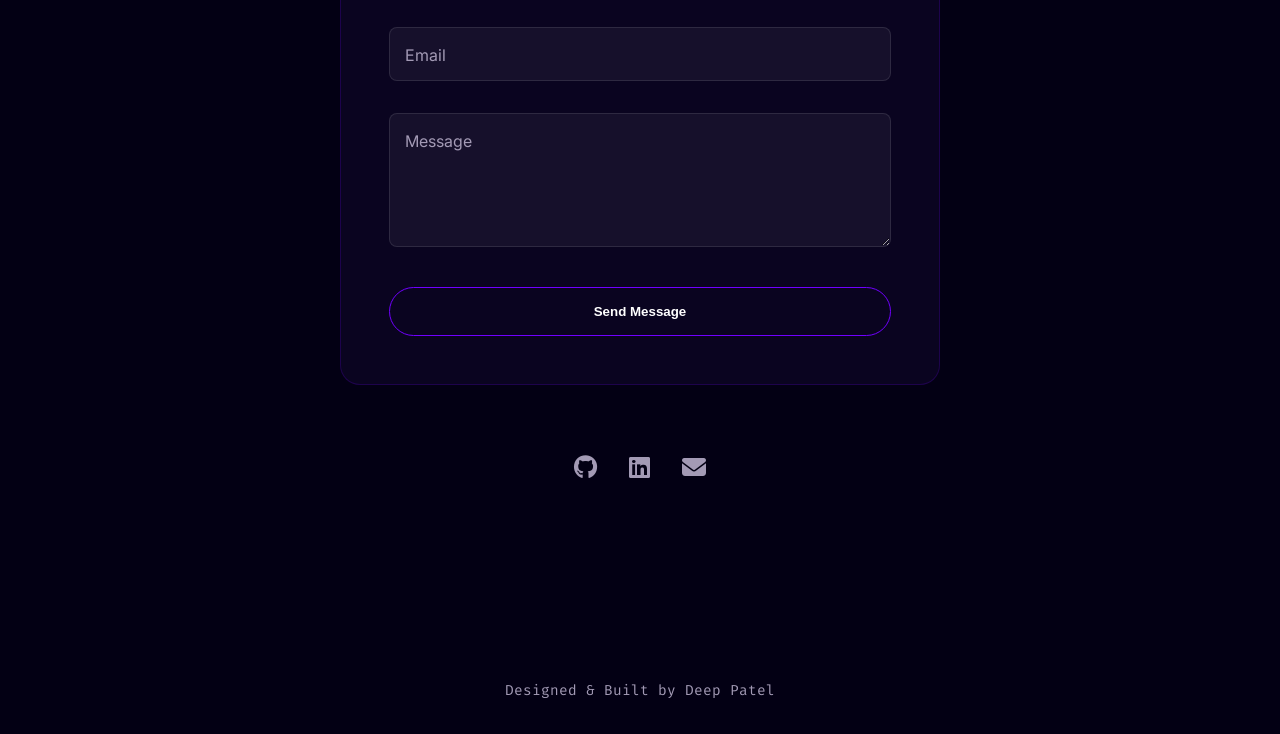
==== commit 6c466fc4: "Update employment dates in index.html" ====
--- a/index.html
+++ b/index.html
@@ -199,7 +199,7 @@
                                     Customer Service Representative — Sport Chek
                                 </h4>
                                 <span style="font-family:'Fira Code', monospace; color: var(--text-muted);">
-                                    Nov 2024 – Present
+                                    July 2024 – Present
                                 </span>
                             </div>
 
@@ -228,7 +228,7 @@
                             </div>
 
                             <ul style="margin-top:0.8rem; color:var(--text-muted); padding-left:1.2rem;">
-                                <li>Designed and implemented data analysis and machine learning projects using Python,
+                                <li>Designed and implemented data analysis using Python,
                                     SQL, and visualization libraries.</li>
                                 <li>Built end-to-end pipelines for data cleaning, feature engineering, modeling, and
                                     evaluation.</li>
@@ -247,7 +247,7 @@
                                     Student Ambassador (Social Squad) — BMO
                                 </h4>
                                 <span style="font-family:'Fira Code', monospace; color: var(--text-muted);">
-                                    2025
+                                   September 2025 - December 2025
                                 </span>
                             </div>
 
